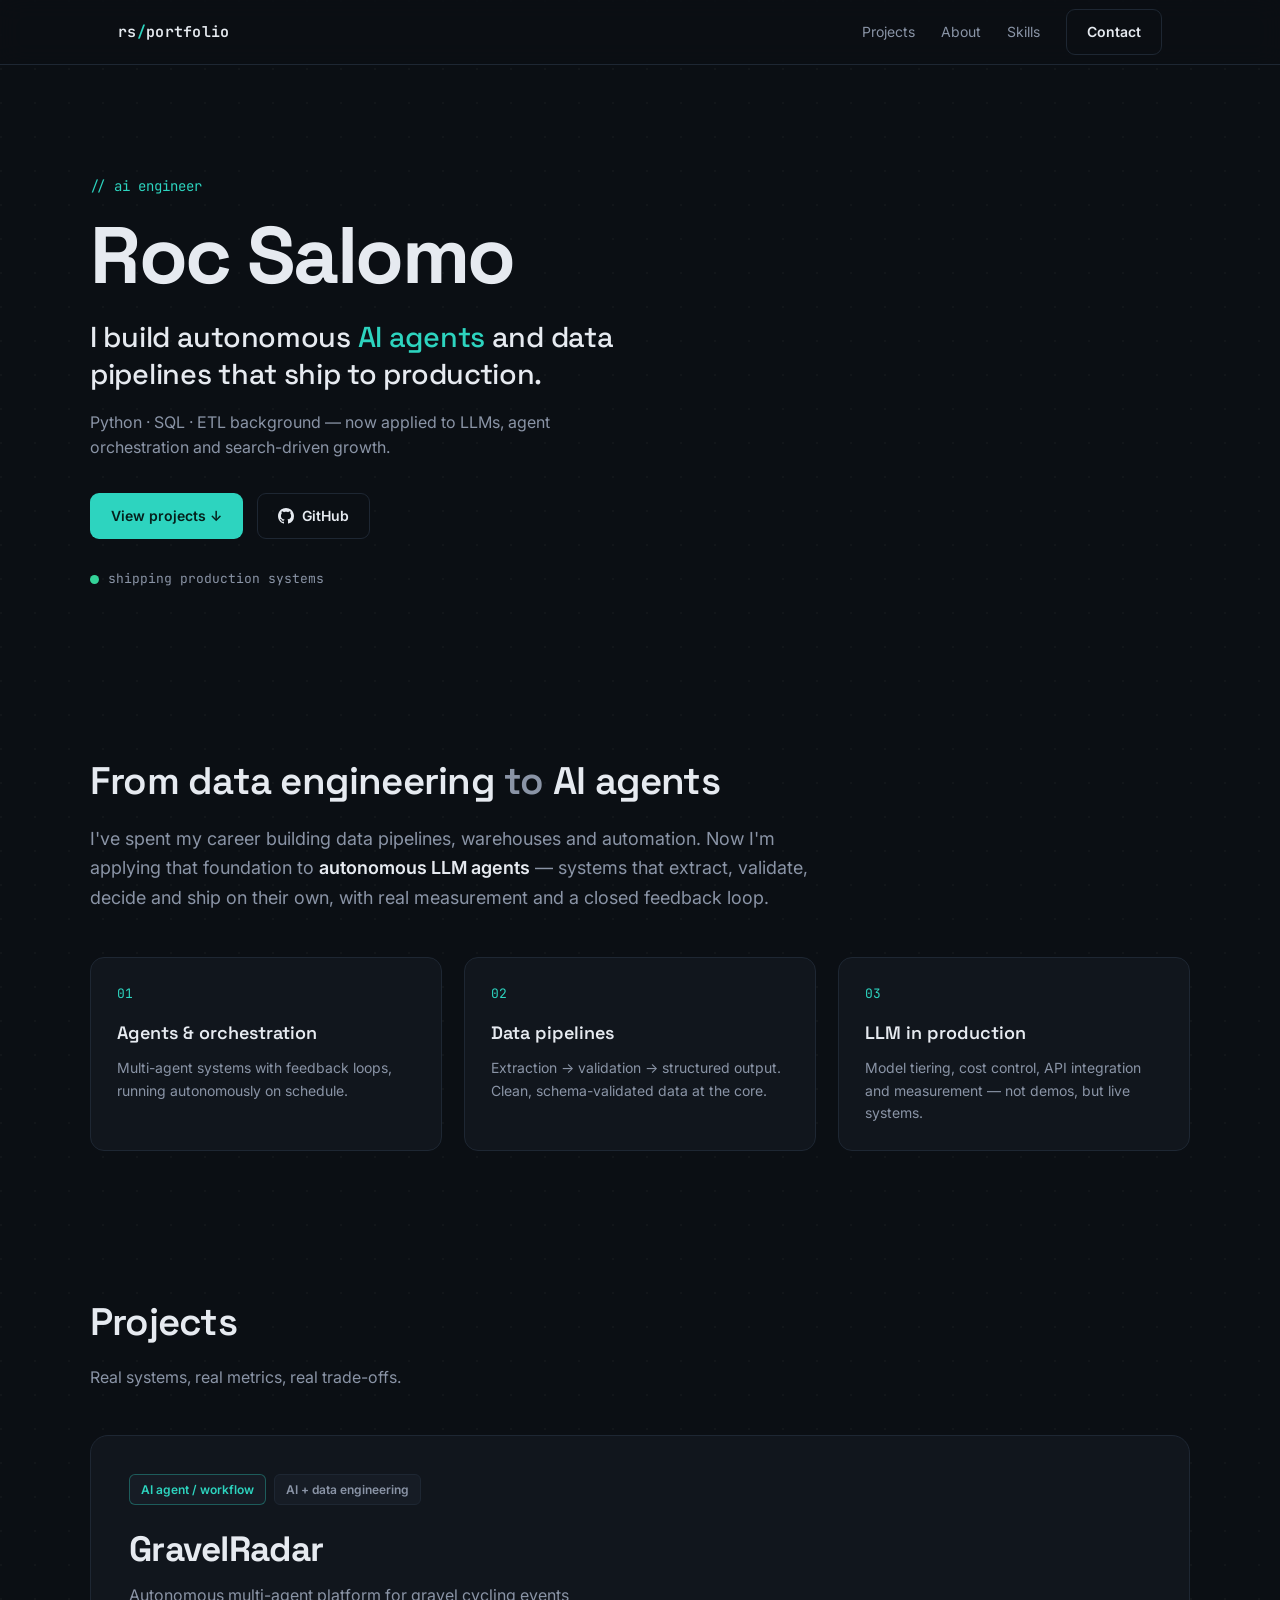
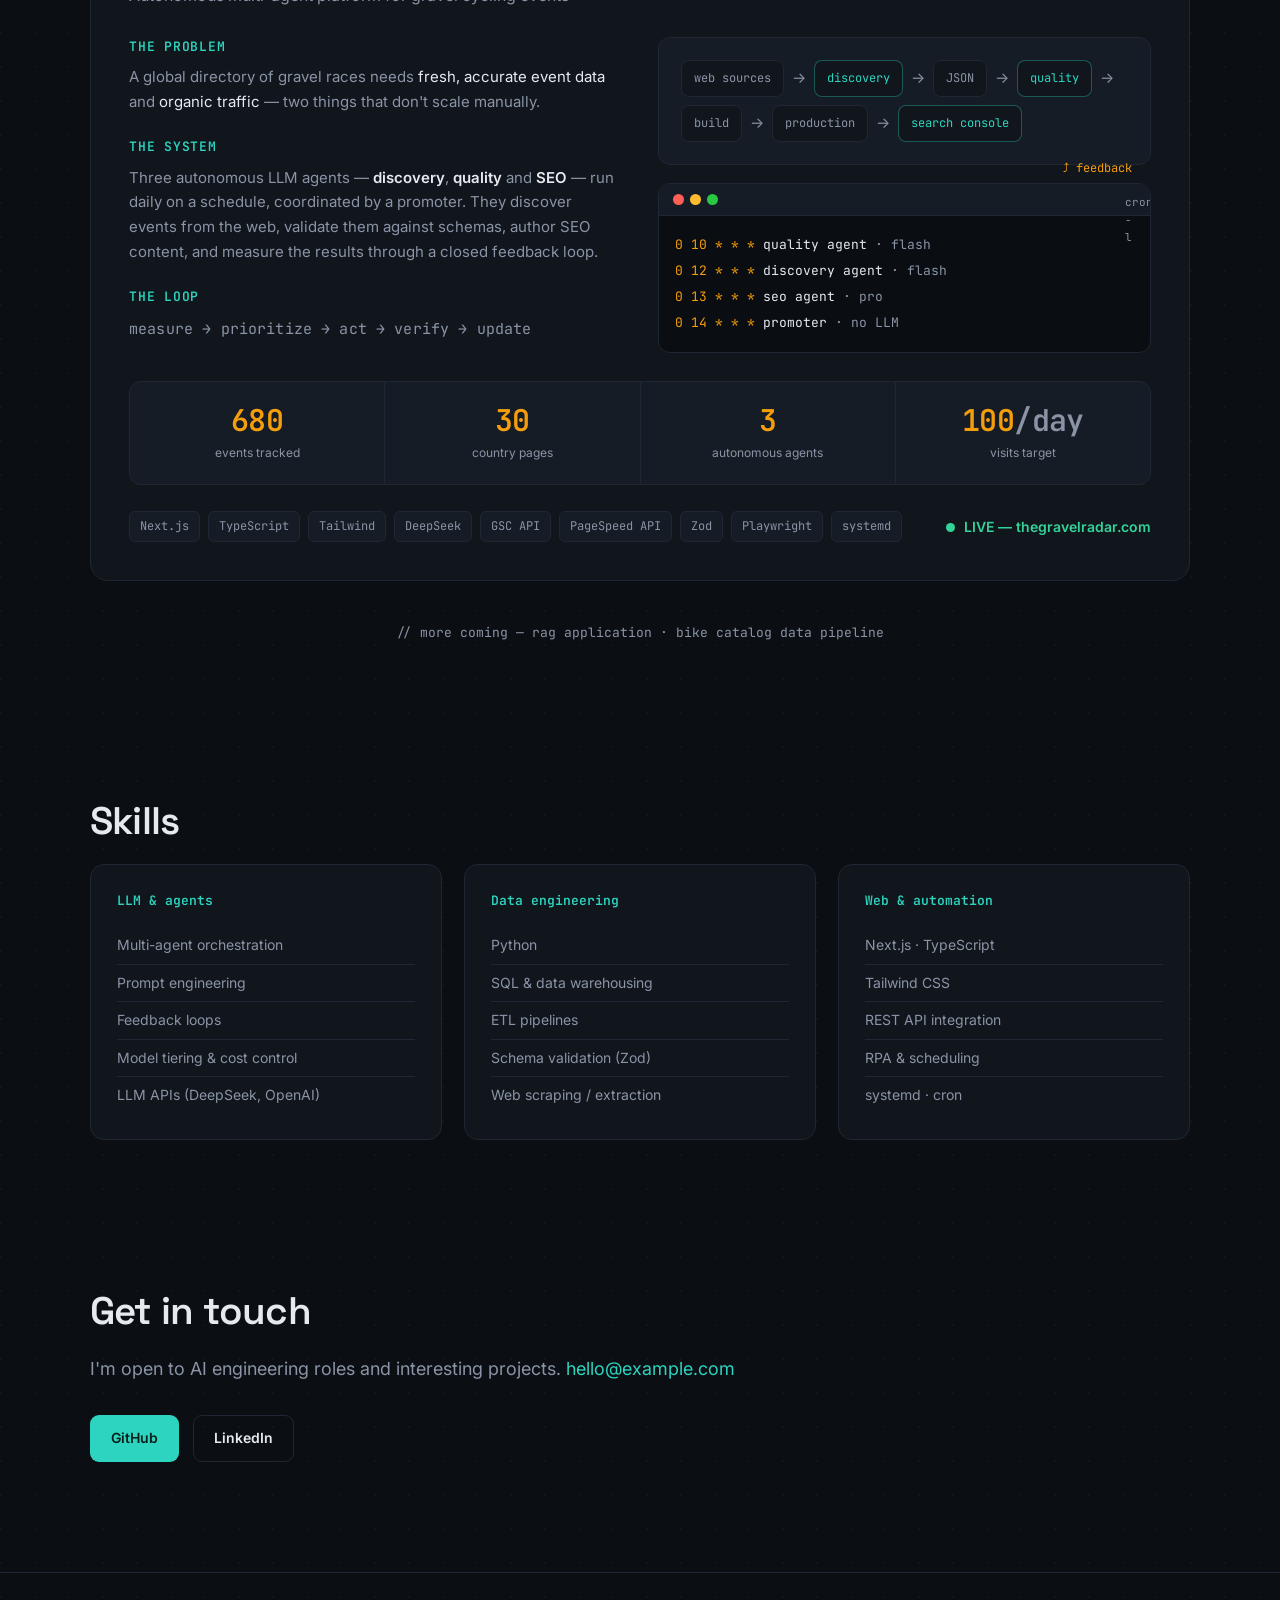
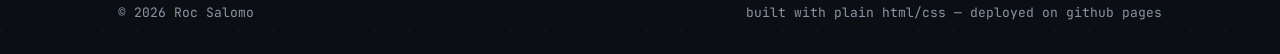
==== index.html @ 5b22fd17 "feat: initial portfolio — dark technical design, GravelRadar case study" ====
<!DOCTYPE html>
<html lang="en">
<head>
  <meta charset="UTF-8" />
  <meta name="viewport" content="width=device-width, initial-scale=1.0" />
  <title>Roc Salomo — AI Engineer</title>
  <meta name="description" content="AI engineer building autonomous agents and data pipelines that ship to production. Python, SQL, ETL background — now LLMs, agents and search-driven growth." />
  <link rel="preconnect" href="https://fonts.googleapis.com" />
  <link rel="preconnect" href="https://fonts.gstatic.com" crossorigin />
  <link href="https://fonts.googleapis.com/css2?family=Inter:wght@400;500;600&family=JetBrains+Mono:wght@400;500;600&family=Space+Grotesk:wght@500;600;700&display=swap" rel="stylesheet" />
  <link rel="stylesheet" href="styles.css" />
</head>
<body>
  <header class="nav">
    <div class="nav-inner container">
      <a href="#top" class="brand mono">rs<span class="accent">/</span>portfolio</a>
      <nav class="nav-links">
        <a href="#projects">Projects</a>
        <a href="#about">About</a>
        <a href="#skills">Skills</a>
        <a href="#contact" class="btn btn-ghost">Contact</a>
      </nav>
    </div>
  </header>

  <main id="top">
    <!-- ============ HERO ============ -->
    <section class="hero container">
      <p class="eyebrow mono reveal">// ai engineer</p>
      <h1 class="reveal">Roc Salomo</h1>
      <p class="hero-line reveal">I build autonomous <span class="accent">AI agents</span> and data pipelines that ship to production.</p>
      <p class="hero-sub reveal">Python · SQL · ETL background — now applied to LLMs, agent orchestration and search-driven growth.</p>
      <div class="hero-cta reveal">
        <a href="#projects" class="btn btn-primary">View projects ↓</a>
        <a href="#" class="btn btn-ghost" target="_blank" rel="noopener">
          <svg width="16" height="16" viewBox="0 0 16 16" fill="currentColor" aria-hidden="true"><path d="M8 0C3.58 0 0 3.58 0 8c0 3.54 2.29 6.53 5.47 7.59.4.07.55-.17.55-.38 0-.19-.01-.82-.01-1.49-2.01.37-2.53-.49-2.69-.94-.09-.23-.48-.94-.82-1.13-.28-.15-.68-.52-.01-.53.63-.01 1.08.58 1.23.82.72 1.21 1.87.87 2.33.66.07-.52.28-.87.51-1.07-1.78-.2-3.64-.89-3.64-3.95 0-.87.31-1.59.82-2.15-.08-.2-.36-1.02.08-2.12 0 0 .67-.21 2.2.82.64-.18 1.32-.27 2-.27s1.36.09 2 .27c1.53-1.04 2.2-.82 2.2-.82.44 1.1.16 1.92.08 2.12.51.56.82 1.27.82 2.15 0 3.07-1.87 3.75-3.65 3.95.29.25.54.73.54 1.48 0 1.07-.01 1.93-.01 2.2 0 .21.15.46.55.38A8.01 8.01 0 0 0 16 8c0-4.42-3.58-8-8-8z"/></svg>
          GitHub
        </a>
      </div>
      <div class="hero-meta mono reveal">
        <span class="dot live"></span> shipping production systems
      </div>
    </section>

    <!-- ============ POSITIONING / ABOUT ============ -->
    <section id="about" class="section container">
      <h2 class="section-title reveal">From data engineering <span class="muted">to</span> AI agents</h2>
      <p class="lede reveal">
        I've spent my career building data pipelines, warehouses and automation. Now I'm applying that
        foundation to <strong>autonomous LLM agents</strong> — systems that extract, validate, decide and
        ship on their own, with real measurement and a closed feedback loop.
      </p>
      <div class="pillars">
        <div class="pillar reveal">
          <span class="pillar-num mono accent">01</span>
          <h3>Agents &amp; orchestration</h3>
          <p>Multi-agent systems with feedback loops, running autonomously on schedule.</p>
        </div>
        <div class="pillar reveal">
          <span class="pillar-num mono accent">02</span>
          <h3>Data pipelines</h3>
          <p>Extraction → validation → structured output. Clean, schema-validated data at the core.</p>
        </div>
        <div class="pillar reveal">
          <span class="pillar-num mono accent">03</span>
          <h3>LLM in production</h3>
          <p>Model tiering, cost control, API integration and measurement — not demos, but live systems.</p>
        </div>
      </div>
    </section>

    <!-- ============ PROJECTS ============ -->
    <section id="projects" class="section container">
      <h2 class="section-title reveal">Projects</h2>
      <p class="section-sub reveal">Real systems, real metrics, real trade-offs.</p>

      <!-- ---- GravelRadar case study ---- -->
      <article class="project reveal">
        <div class="project-head">
          <div class="project-tags">
            <span class="tag tag-accent">AI agent / workflow</span>
            <span class="tag">AI + data engineering</span>
          </div>
          <h3 class="project-title">GravelRadar</h3>
          <p class="project-subtitle">Autonomous multi-agent platform for gravel cycling events</p>
        </div>

        <div class="project-body">
          <div class="project-copy">
            <h4>The problem</h4>
            <p>
              A global directory of gravel races needs <em>fresh, accurate event data</em> and
              <em>organic traffic</em> — two things that don't scale manually.
            </p>

            <h4>The system</h4>
            <p>
              Three autonomous LLM agents — <strong>discovery</strong>, <strong>quality</strong> and
              <strong>SEO</strong> — run daily on a schedule, coordinated by a promoter. They discover
              events from the web, validate them against schemas, author SEO content, and measure the
              results through a closed feedback loop.
            </p>

            <h4>The loop</h4>
            <p class="mono loop-line">measure → prioritize → act → verify → update</p>
          </div>

          <div class="project-visual">
            <div class="diagram" aria-label="GravelRadar agent architecture">
              <div class="d-node">web sources</div>
              <span class="d-arrow">→</span>
              <div class="d-node d-agent">discovery</div>
              <span class="d-arrow">→</span>
              <div class="d-node">JSON</div>
              <span class="d-arrow">→</span>
              <div class="d-node d-agent">quality</div>
              <span class="d-arrow">→</span>
              <div class="d-node">build</div>
              <span class="d-arrow">→</span>
              <div class="d-node">production</div>
              <span class="d-arrow">→</span>
              <div class="d-node d-agent">search console</div>
              <div class="d-loop mono">⤴ feedback</div>
            </div>

            <div class="terminal mono" aria-label="cron schedule">
              <div class="term-bar"><span></span><span></span><span></span><span class="term-title">crontab -l</span></div>
              <div class="term-body">
                <div><span class="term-c">0 10 * * *</span> quality agent <span class="muted">· flash</span></div>
                <div><span class="term-c">0 12 * * *</span> discovery agent <span class="muted">· flash</span></div>
                <div><span class="term-c">0 13 * * *</span> seo agent <span class="muted">· pro</span></div>
                <div><span class="term-c">0 14 * * *</span> promoter <span class="muted">· no LLM</span></div>
              </div>
            </div>
          </div>
        </div>

        <div class="project-metrics">
          <div class="metric"><span class="metric-num mono">680</span><span class="metric-label">events tracked</span></div>
          <div class="metric"><span class="metric-num mono">30</span><span class="metric-label">country pages</span></div>
          <div class="metric"><span class="metric-num mono">3</span><span class="metric-label">autonomous agents</span></div>
          <div class="metric"><span class="metric-num mono">100<span class="muted">/day</span></span><span class="metric-label">visits target</span></div>
        </div>

        <div class="project-foot">
          <div class="stack">
            <span class="stack-chip">Next.js</span><span class="stack-chip">TypeScript</span><span class="stack-chip">Tailwind</span>
            <span class="stack-chip">DeepSeek</span><span class="stack-chip">GSC API</span><span class="stack-chip">PageSpeed API</span>
            <span class="stack-chip">Zod</span><span class="stack-chip">Playwright</span><span class="stack-chip">systemd</span>
          </div>
          <div class="project-links">
            <a href="https://thegravelradar.com" class="live-link" target="_blank" rel="noopener"><span class="dot live"></span> LIVE — thegravelradar.com</a>
          </div>
        </div>
      </article>

      <!-- ---- placeholder for future projects ---- -->
      <div class="project-soon reveal">
        <p class="mono muted">// more coming — rag application · bike catalog data pipeline</p>
      </div>
    </section>

    <!-- ============ SKILLS ============ -->
    <section id="skills" class="section container">
      <h2 class="section-title reveal">Skills</h2>
      <div class="skill-groups">
        <div class="skill-group reveal">
          <h3 class="skill-title mono accent">LLM &amp; agents</h3>
          <ul class="skill-list">
            <li>Multi-agent orchestration</li>
            <li>Prompt engineering</li>
            <li>Feedback loops</li>
            <li>Model tiering &amp; cost control</li>
            <li>LLM APIs (DeepSeek, OpenAI)</li>
          </ul>
        </div>
        <div class="skill-group reveal">
          <h3 class="skill-title mono accent">Data engineering</h3>
          <ul class="skill-list">
            <li>Python</li>
            <li>SQL &amp; data warehousing</li>
            <li>ETL pipelines</li>
            <li>Schema validation (Zod)</li>
            <li>Web scraping / extraction</li>
          </ul>
        </div>
        <div class="skill-group reveal">
          <h3 class="skill-title mono accent">Web &amp; automation</h3>
          <ul class="skill-list">
            <li>Next.js · TypeScript</li>
            <li>Tailwind CSS</li>
            <li>REST API integration</li>
            <li>RPA &amp; scheduling</li>
            <li>systemd · cron</li>
          </ul>
        </div>
      </div>
    </section>

    <!-- ============ CONTACT ============ -->
    <section id="contact" class="section container">
      <h2 class="section-title reveal">Get in touch</h2>
      <p class="lede reveal">
        I'm open to AI engineering roles and interesting projects.
        <a href="mailto:hello@example.com" class="accent">hello@example.com</a>
      </p>
      <div class="hero-cta reveal">
        <a href="#" class="btn btn-primary" target="_blank" rel="noopener">GitHub</a>
        <a href="#" class="btn btn-ghost" target="_blank" rel="noopener">LinkedIn</a>
      </div>
    </section>
  </main>

  <footer class="footer">
    <div class="container footer-inner">
      <span class="mono muted">© 2026 Roc Salomo</span>
      <span class="mono muted">built with plain html/css — deployed on github pages</span>
    </div>
  </footer>

  <script src="script.js"></script>
</body>
</html>
---- styles.css ----
/* ============================================================
   Roc Salomo — Portfolio
   Design system: "dark technical"
   ============================================================ */

:root {
  /* palette */
  --bg:        #0B0F14;
  --surface:   #11161D;
  --surface-2: #161C25;
  --border:    #1E2733;
  --text:      #E6EAF0;
  --muted:     #8A94A6;
  --accent:    #2DD4BF;   /* teal — interactive / "live" */
  --metric:    #F59E0B;   /* amber — the numbers / results */
  --live:      #34D399;

  /* typography */
  --font-display: "Space Grotesk", system-ui, sans-serif;
  --font-body:    "Inter", system-ui, sans-serif;
  --font-mono:    "JetBrains Mono", ui-monospace, monospace;

  /* layout */
  --container: 1100px;
  --radius: 14px;
}

/* ---------- reset ---------- */
* { margin: 0; padding: 0; box-sizing: border-box; }
html { scroll-behavior: smooth; }
body {
  background: var(--bg);
  color: var(--text);
  font-family: var(--font-body);
  font-size: 16px;
  line-height: 1.6;
  -webkit-font-smoothing: antialiased;
  /* subtle blueprint grid */
  background-image:
    radial-gradient(circle at 1px 1px, rgba(255,255,255,0.028) 1px, transparent 0);
  background-size: 34px 34px;
}
a { color: inherit; text-decoration: none; }
strong { font-weight: 600; color: var(--text); }
.mono { font-family: var(--font-mono); }
.accent { color: var(--accent); }
.muted { color: var(--muted); }

.container {
  max-width: var(--container);
  margin: 0 auto;
  padding: 0 28px;
}

/* ---------- reveal (scroll animation, toggled by JS) ---------- */
.reveal {
  opacity: 0;
  transform: translateY(18px);
  transition: opacity 0.6s ease, transform 0.6s ease;
}
.reveal.visible { opacity: 1; transform: none; }

/* ---------- nav ---------- */
.nav {
  position: sticky; top: 0; z-index: 50;
  background: rgba(11,15,20,0.82);
  backdrop-filter: blur(12px);
  border-bottom: 1px solid var(--border);
}
.nav-inner { display: flex; align-items: center; justify-content: space-between; height: 64px; }
.brand { font-size: 15px; font-weight: 600; letter-spacing: 0.02em; }
.nav-links { display: flex; align-items: center; gap: 26px; }
.nav-links a:not(.btn) { font-size: 14px; color: var(--muted); transition: color .2s; }
.nav-links a:not(.btn):hover { color: var(--text); }

/* ---------- buttons ---------- */
.btn {
  display: inline-flex; align-items: center; gap: 8px;
  padding: 11px 20px; border-radius: 9px;
  font-size: 14px; font-weight: 600; font-family: var(--font-body);
  border: 1px solid transparent; cursor: pointer;
  transition: transform .15s ease, background .2s ease, border-color .2s ease;
}
.btn:hover { transform: translateY(-1px); }
.btn-primary { background: var(--accent); color: #05201c; }
.btn-primary:hover { background: #4fe0cc; }
.btn-ghost { border-color: var(--border); color: var(--text); }
.btn-ghost:hover { border-color: var(--muted); }

/* ---------- hero ---------- */
.hero { padding: 110px 0 90px; }
.eyebrow { font-size: 14px; color: var(--accent); margin-bottom: 18px; }
.hero h1 {
  font-family: var(--font-display);
  font-size: clamp(2.8rem, 7vw, 5rem);
  font-weight: 700;
  letter-spacing: -0.03em;
  line-height: 1.02;
  margin-bottom: 22px;
}
.hero-line {
  font-family: var(--font-display);
  font-size: clamp(1.3rem, 3vw, 1.8rem);
  font-weight: 500;
  color: var(--text);
  max-width: 640px;
  letter-spacing: -0.01em;
  line-height: 1.3;
}
.hero-sub { color: var(--muted); max-width: 560px; margin-top: 16px; font-size: 16px; }
.hero-cta { display: flex; gap: 14px; margin-top: 32px; flex-wrap: wrap; }
.hero-meta { margin-top: 30px; font-size: 13px; color: var(--muted); display: flex; align-items: center; gap: 9px; }

/* live dot */
.dot { display: inline-block; width: 9px; height: 9px; border-radius: 50%; }
.dot.live {
  background: var(--live);
  box-shadow: 0 0 0 0 rgba(52,211,153,0.6);
  animation: pulse 2.2s infinite;
}
@keyframes pulse {
  0%   { box-shadow: 0 0 0 0 rgba(52,211,153,0.5); }
  70%  { box-shadow: 0 0 0 8px rgba(52,211,153,0); }
  100% { box-shadow: 0 0 0 0 rgba(52,211,153,0); }
}

/* ---------- sections ---------- */
.section { padding: 70px 0; }
.section-title {
  font-family: var(--font-display);
  font-size: clamp(1.7rem, 4vw, 2.4rem);
  font-weight: 600;
  letter-spacing: -0.02em;
  margin-bottom: 12px;
}
.section-sub { color: var(--muted); margin-bottom: 44px; }
.lede { font-size: 18px; line-height: 1.65; max-width: 760px; color: var(--muted); }
.lede strong { color: var(--text); }

/* ---------- pillars ---------- */
.pillars { display: grid; grid-template-columns: repeat(3, 1fr); gap: 22px; margin-top: 44px; }
.pillar {
  background: var(--surface);
  border: 1px solid var(--border);
  border-radius: var(--radius);
  padding: 26px;
}
.pillar-num { font-size: 13px; display: block; margin-bottom: 14px; }
.pillar h3 { font-family: var(--font-display); font-size: 18px; font-weight: 600; margin-bottom: 10px; }
.pillar p { color: var(--muted); font-size: 14px; line-height: 1.6; }

/* ---------- project (case study) ---------- */
.project {
  background: var(--surface);
  border: 1px solid var(--border);
  border-radius: 18px;
  padding: 38px;
  margin-bottom: 26px;
  overflow: hidden;
}
.project-head { margin-bottom: 28px; }
.project-tags { display: flex; gap: 8px; margin-bottom: 16px; flex-wrap: wrap; }
.tag {
  font-size: 12px; font-weight: 600;
  padding: 5px 11px; border-radius: 6px;
  background: var(--surface-2); color: var(--muted);
  border: 1px solid var(--border);
}
.tag-accent { color: var(--accent); border-color: rgba(45,212,191,0.35); }
.project-title { font-family: var(--font-display); font-size: clamp(1.6rem, 4vw, 2.2rem); font-weight: 700; letter-spacing: -0.02em; }
.project-subtitle { color: var(--muted); font-size: 16px; margin-top: 6px; }

.project-body { display: grid; grid-template-columns: 1fr 1fr; gap: 36px; align-items: start; }
.project-copy h4 {
  font-family: var(--font-mono); font-size: 13px; font-weight: 600;
  color: var(--accent); text-transform: uppercase; letter-spacing: 0.06em;
  margin: 22px 0 8px;
}
.project-copy h4:first-child { margin-top: 0; }
.project-copy p { color: var(--muted); font-size: 15px; line-height: 1.65; }
.project-copy em { color: var(--text); font-style: normal; }
.loop-line { margin-top: 10px; font-size: 15px; color: var(--accent); letter-spacing: 0.01em; }

/* ---- architecture diagram ---- */
.diagram {
  display: flex; flex-wrap: wrap; align-items: center; gap: 8px;
  padding: 22px; margin-bottom: 18px;
  background: var(--surface-2); border: 1px solid var(--border); border-radius: 12px;
  position: relative;
}
.d-node {
  font-family: var(--font-mono); font-size: 12px;
  padding: 8px 12px; border-radius: 8px;
  background: var(--surface); border: 1px solid var(--border); color: var(--muted);
  white-space: nowrap;
}
.d-agent { color: var(--accent); border-color: rgba(45,212,191,0.35); }
.d-arrow { color: var(--muted); font-size: 15px; }
.d-loop {
  position: absolute; right: 18px; bottom: -14px;
  font-size: 12px; color: var(--metric);
}

/* ---- terminal ---- */
.terminal {
  border-radius: 12px; overflow: hidden;
  border: 1px solid var(--border);
  background: #0A0D12;
}
.term-bar {
  display: flex; align-items: center; gap: 6px;
  padding: 10px 14px; background: var(--surface-2); border-bottom: 1px solid var(--border);
}
.term-bar span { width: 11px; height: 11px; border-radius: 50%; display: inline-block; }
.term-bar span:nth-child(1) { background: #ff5f57; }
.term-bar span:nth-child(2) { background: #febc2e; }
.term-bar span:nth-child(3) { background: #28c840; }
.term-title { margin-left: auto; font-size: 11px; color: var(--muted); }
.term-body { padding: 16px; font-size: 13px; line-height: 2; }
.term-body div { white-space: nowrap; overflow-x: auto; }
.term-c { color: var(--metric); }

/* ---------- metrics ---------- */
.project-metrics {
  display: grid; grid-template-columns: repeat(4, 1fr); gap: 1px;
  background: var(--border); border: 1px solid var(--border);
  border-radius: 12px; overflow: hidden; margin-top: 28px;
}
.metric { background: var(--surface-2); padding: 22px 20px; text-align: center; }
.metric-num {
  display: block; font-size: 30px; font-weight: 600; color: var(--metric);
  letter-spacing: -0.02em; line-height: 1.1;
}
.metric-label { display: block; font-size: 12px; color: var(--muted); margin-top: 6px; }

/* ---------- project foot ---------- */
.project-foot {
  display: flex; align-items: center; justify-content: space-between;
  gap: 20px; margin-top: 26px; flex-wrap: wrap;
}
.stack { display: flex; flex-wrap: wrap; gap: 8px; }
.stack-chip {
  font-family: var(--font-mono); font-size: 12px;
  padding: 5px 10px; border-radius: 6px;
  background: var(--surface-2); border: 1px solid var(--border); color: var(--muted);
}
.live-link { font-size: 14px; font-weight: 600; color: var(--live); display: inline-flex; align-items: center; gap: 9px; }
.live-link:hover { text-decoration: underline; }

.project-soon { text-align: center; padding: 16px 0 6px; font-size: 13px; }

/* ---------- skills ---------- */
.skill-groups { display: grid; grid-template-columns: repeat(3, 1fr); gap: 22px; }
.skill-group {
  background: var(--surface); border: 1px solid var(--border);
  border-radius: var(--radius); padding: 26px;
}
.skill-title { font-size: 13px; font-weight: 600; margin-bottom: 16px; }
.skill-list { list-style: none; }
.skill-list li {
  padding: 7px 0; font-size: 14px; color: var(--muted);
  border-bottom: 1px solid var(--border);
}
.skill-list li:last-child { border-bottom: none; }

/* ---------- footer ---------- */
.footer { border-top: 1px solid var(--border); padding: 30px 0; margin-top: 40px; }
.footer-inner { display: flex; justify-content: space-between; gap: 12px; flex-wrap: wrap; font-size: 13px; }

/* ---------- responsive ---------- */
@media (max-width: 860px) {
  .project-body { grid-template-columns: 1fr; }
  .pillars, .skill-groups { grid-template-columns: 1fr; }
  .project-metrics { grid-template-columns: repeat(2, 1fr); }
  .nav-links a:not(.btn) { display: none; }
}
@media (max-width: 480px) {
  .project { padding: 24px; }
  .metric-num { font-size: 24px; }
}
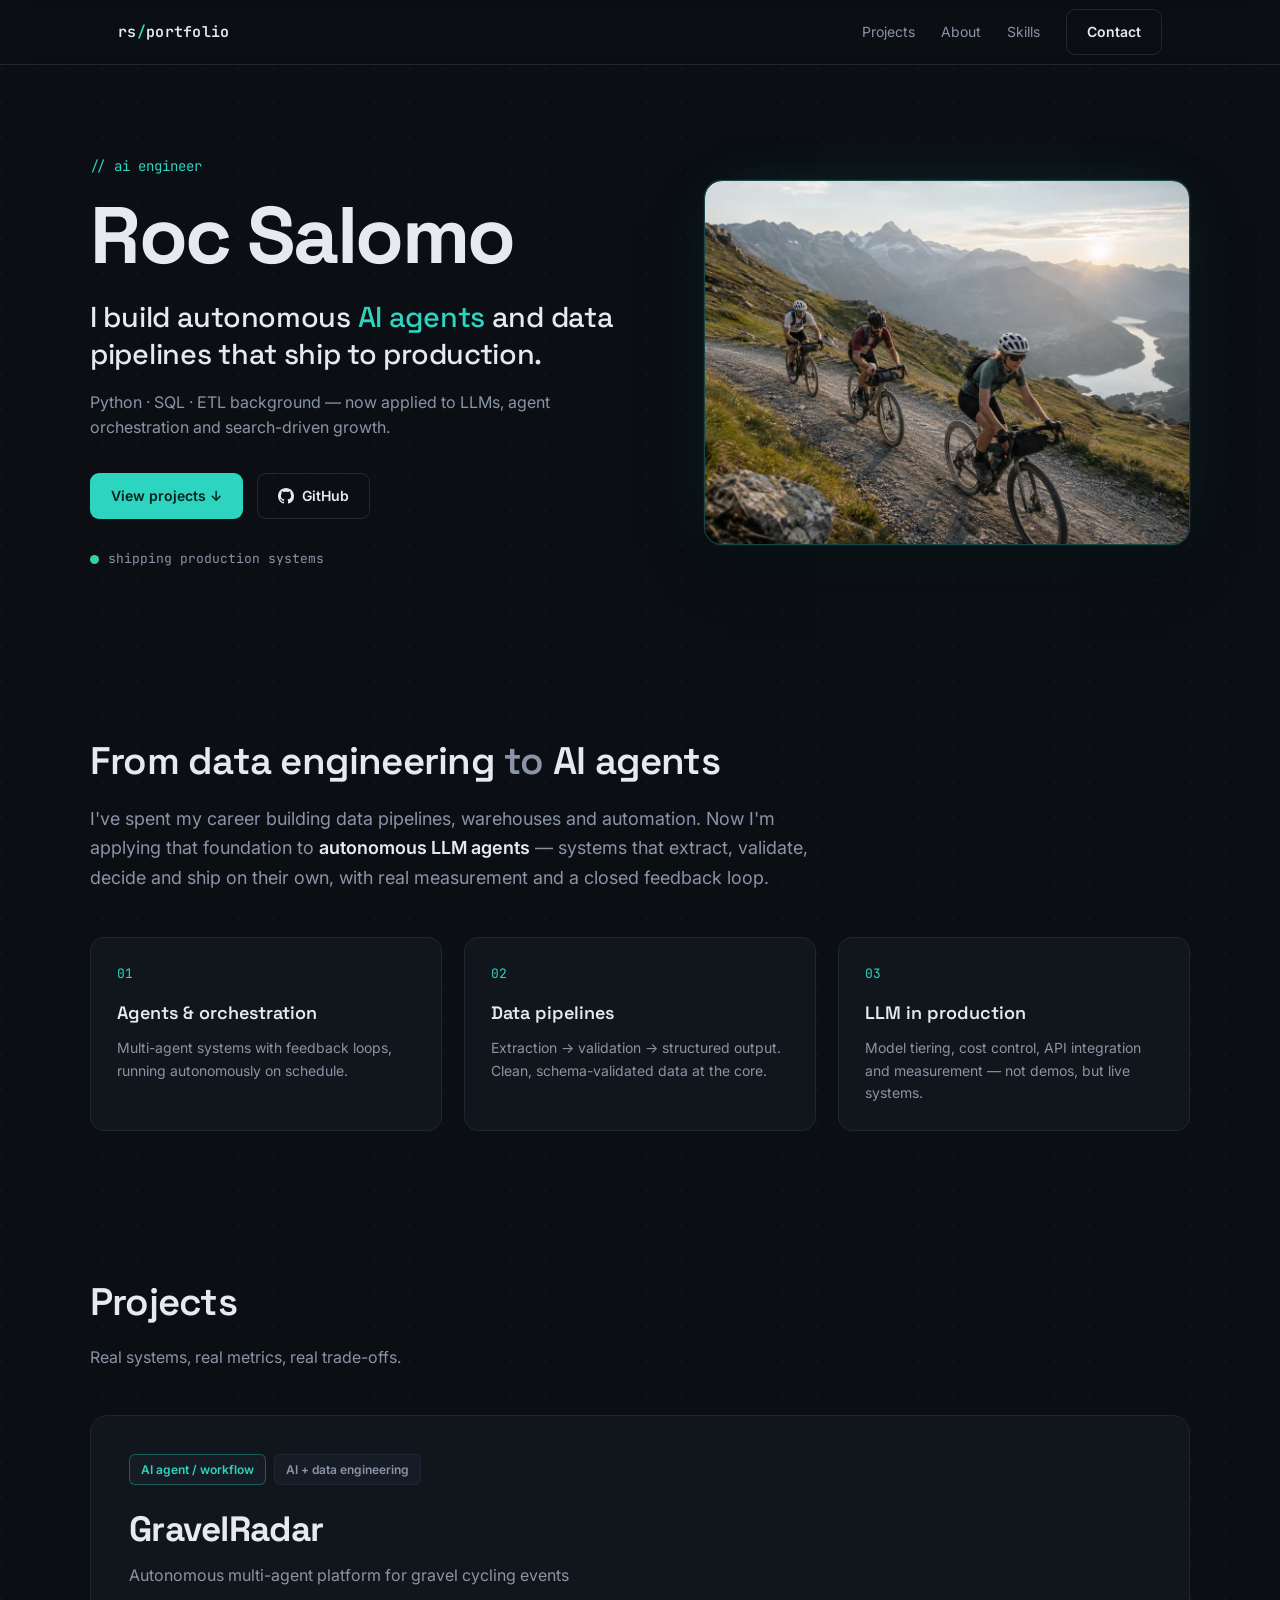
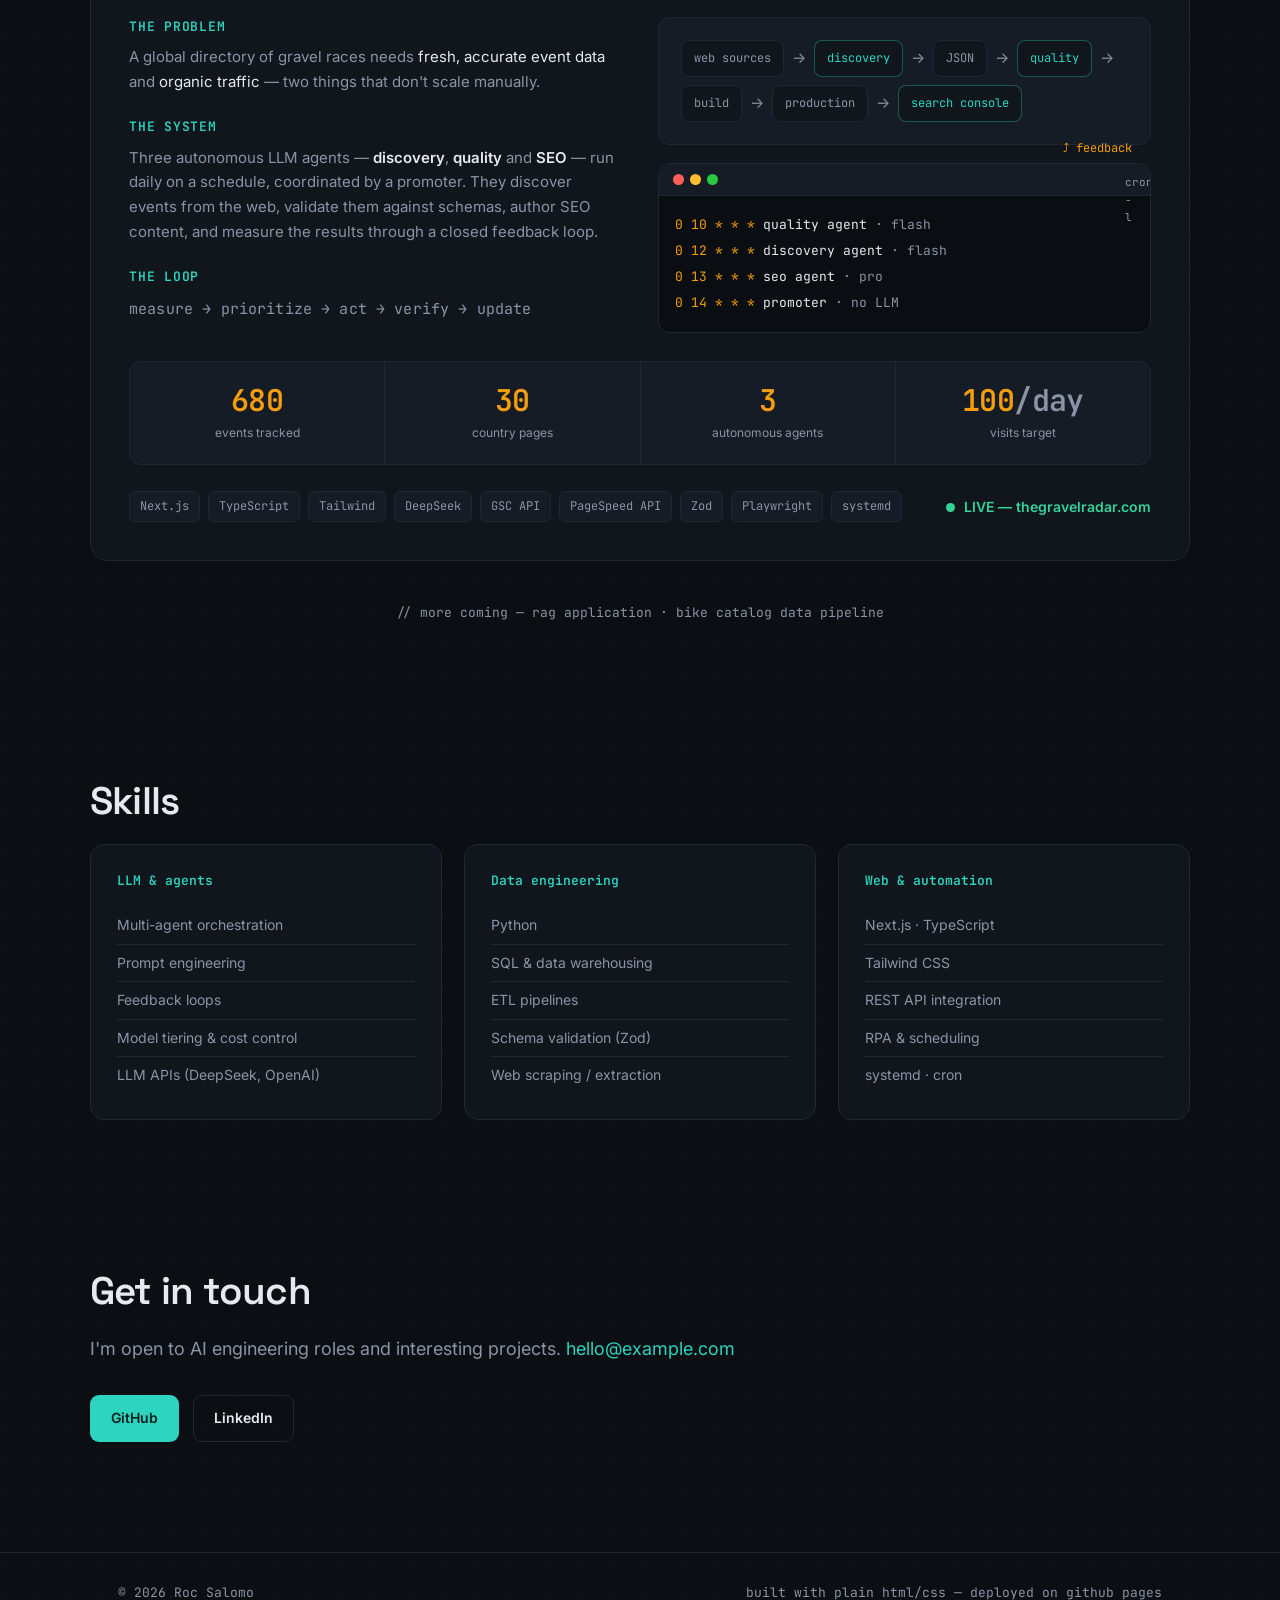
==== commit d117e933: "feat: hero image in two-column hero layout with teal frame" ====
--- a/index.html
+++ b/index.html
@@ -25,20 +25,34 @@
 
   <main id="top">
     <!-- ============ HERO ============ -->
-    <section class="hero container">
-      <p class="eyebrow mono reveal">// ai engineer</p>
-      <h1 class="reveal">Roc Salomo</h1>
-      <p class="hero-line reveal">I build autonomous <span class="accent">AI agents</span> and data pipelines that ship to production.</p>
-      <p class="hero-sub reveal">Python · SQL · ETL background — now applied to LLMs, agent orchestration and search-driven growth.</p>
-      <div class="hero-cta reveal">
-        <a href="#projects" class="btn btn-primary">View projects ↓</a>
-        <a href="#" class="btn btn-ghost" target="_blank" rel="noopener">
-          <svg width="16" height="16" viewBox="0 0 16 16" fill="currentColor" aria-hidden="true"><path d="M8 0C3.58 0 0 3.58 0 8c0 3.54 2.29 6.53 5.47 7.59.4.07.55-.17.55-.38 0-.19-.01-.82-.01-1.49-2.01.37-2.53-.49-2.69-.94-.09-.23-.48-.94-.82-1.13-.28-.15-.68-.52-.01-.53.63-.01 1.08.58 1.23.82.72 1.21 1.87.87 2.33.66.07-.52.28-.87.51-1.07-1.78-.2-3.64-.89-3.64-3.95 0-.87.31-1.59.82-2.15-.08-.2-.36-1.02.08-2.12 0 0 .67-.21 2.2.82.64-.18 1.32-.27 2-.27s1.36.09 2 .27c1.53-1.04 2.2-.82 2.2-.82.44 1.1.16 1.92.08 2.12.51.56.82 1.27.82 2.15 0 3.07-1.87 3.75-3.65 3.95.29.25.54.73.54 1.48 0 1.07-.01 1.93-.01 2.2 0 .21.15.46.55.38A8.01 8.01 0 0 0 16 8c0-4.42-3.58-8-8-8z"/></svg>
-          GitHub
-        </a>
-      </div>
-      <div class="hero-meta mono reveal">
-        <span class="dot live"></span> shipping production systems
+    <section class="hero container hero-grid">
+      <div class="hero-content">
+        <p class="eyebrow mono reveal">// ai engineer</p>
+        <h1 class="reveal">Roc Salomo</h1>
+        <p class="hero-line reveal">I build autonomous <span class="accent">AI agents</span> and data pipelines that ship to production.</p>
+        <p class="hero-sub reveal">Python · SQL · ETL background — now applied to LLMs, agent orchestration and search-driven growth.</p>
+        <div class="hero-cta reveal">
+          <a href="#projects" class="btn btn-primary">View projects ↓</a>
+          <a href="#" class="btn btn-ghost" target="_blank" rel="noopener">
+            <svg width="16" height="16" viewBox="0 0 16 16" fill="currentColor" aria-hidden="true"><path d="M8 0C3.58 0 0 3.58 0 8c0 3.54 2.29 6.53 5.47 7.59.4.07.55-.17.55-.38 0-.19-.01-.82-.01-1.49-2.01.37-2.53-.49-2.69-.94-.09-.23-.48-.94-.82-1.13-.28-.15-.68-.52-.01-.53.63-.01 1.08.58 1.23.82.72 1.21 1.87.87 2.33.66.07-.52.28-.87.51-1.07-1.78-.2-3.64-.89-3.64-3.95 0-.87.31-1.59.82-2.15-.08-.2-.36-1.02.08-2.12 0 0 .67-.21 2.2.82.64-.18 1.32-.27 2-.27s1.36.09 2 .27c1.53-1.04 2.2-.82 2.2-.82.44 1.1.16 1.92.08 2.12.51.56.82 1.27.82 2.15 0 3.07-1.87 3.75-3.65 3.95.29.25.54.73.54 1.48 0 1.07-.01 1.93-.01 2.2 0 .21.15.46.55.38A8.01 8.01 0 0 0 16 8c0-4.42-3.58-8-8-8z"/></svg>
+            GitHub
+          </a>
+        </div>
+        <div class="hero-meta mono reveal">
+          <span class="dot live"></span> shipping production systems
+        </div>
+      </div>
+      <div class="hero-visual reveal">
+        <div class="hero-frame">
+          <img
+            src="images/hero.webp"
+            alt="Hero artwork"
+            width="1000"
+            height="750"
+            class="hero-img"
+            fetchpriority="high"
+          />
+        </div>
       </div>
     </section>
 
--- a/styles.css
+++ b/styles.css
@@ -88,7 +88,14 @@
 .btn-ghost:hover { border-color: var(--muted); }
 
 /* ---------- hero ---------- */
-.hero { padding: 110px 0 90px; }
+.hero { padding: 90px 0 90px; }
+.hero-grid {
+  display: grid;
+  grid-template-columns: 1.15fr 1fr;
+  gap: 56px;
+  align-items: center;
+}
+.hero-content { min-width: 0; }
 .eyebrow { font-size: 14px; color: var(--accent); margin-bottom: 18px; }
 .hero h1 {
   font-family: var(--font-display);
@@ -111,6 +118,28 @@
 .hero-cta { display: flex; gap: 14px; margin-top: 32px; flex-wrap: wrap; }
 .hero-meta { margin-top: 30px; font-size: 13px; color: var(--muted); display: flex; align-items: center; gap: 9px; }
 
+/* hero visual / image frame */
+.hero-visual { min-width: 0; }
+.hero-frame {
+  position: relative;
+  border-radius: 18px;
+  overflow: hidden;
+  border: 1px solid rgba(45, 212, 191, 0.25);
+  background: var(--surface);
+  box-shadow:
+    0 0 0 1px rgba(255, 255, 255, 0.03),
+    0 24px 60px -20px rgba(0, 0, 0, 0.6),
+    0 0 60px -24px rgba(45, 212, 191, 0.25);
+}
+.hero-img {
+  display: block;
+  width: 100%;
+  height: auto;
+  border-radius: 17px;
+  aspect-ratio: 4 / 3;
+  object-fit: cover;
+}
+
 /* live dot */
 .dot { display: inline-block; width: 9px; height: 9px; border-radius: 50%; }
 .dot.live {
@@ -269,6 +298,10 @@
 
 /* ---------- responsive ---------- */
 @media (max-width: 860px) {
+  .hero { padding: 60px 0 70px; }
+  .hero-grid { grid-template-columns: 1fr; gap: 40px; }
+  .hero-visual { order: 2; }
+  .hero-content { order: 1; }
   .project-body { grid-template-columns: 1fr; }
   .pillars, .skill-groups { grid-template-columns: 1fr; }
   .project-metrics { grid-template-columns: repeat(2, 1fr); }
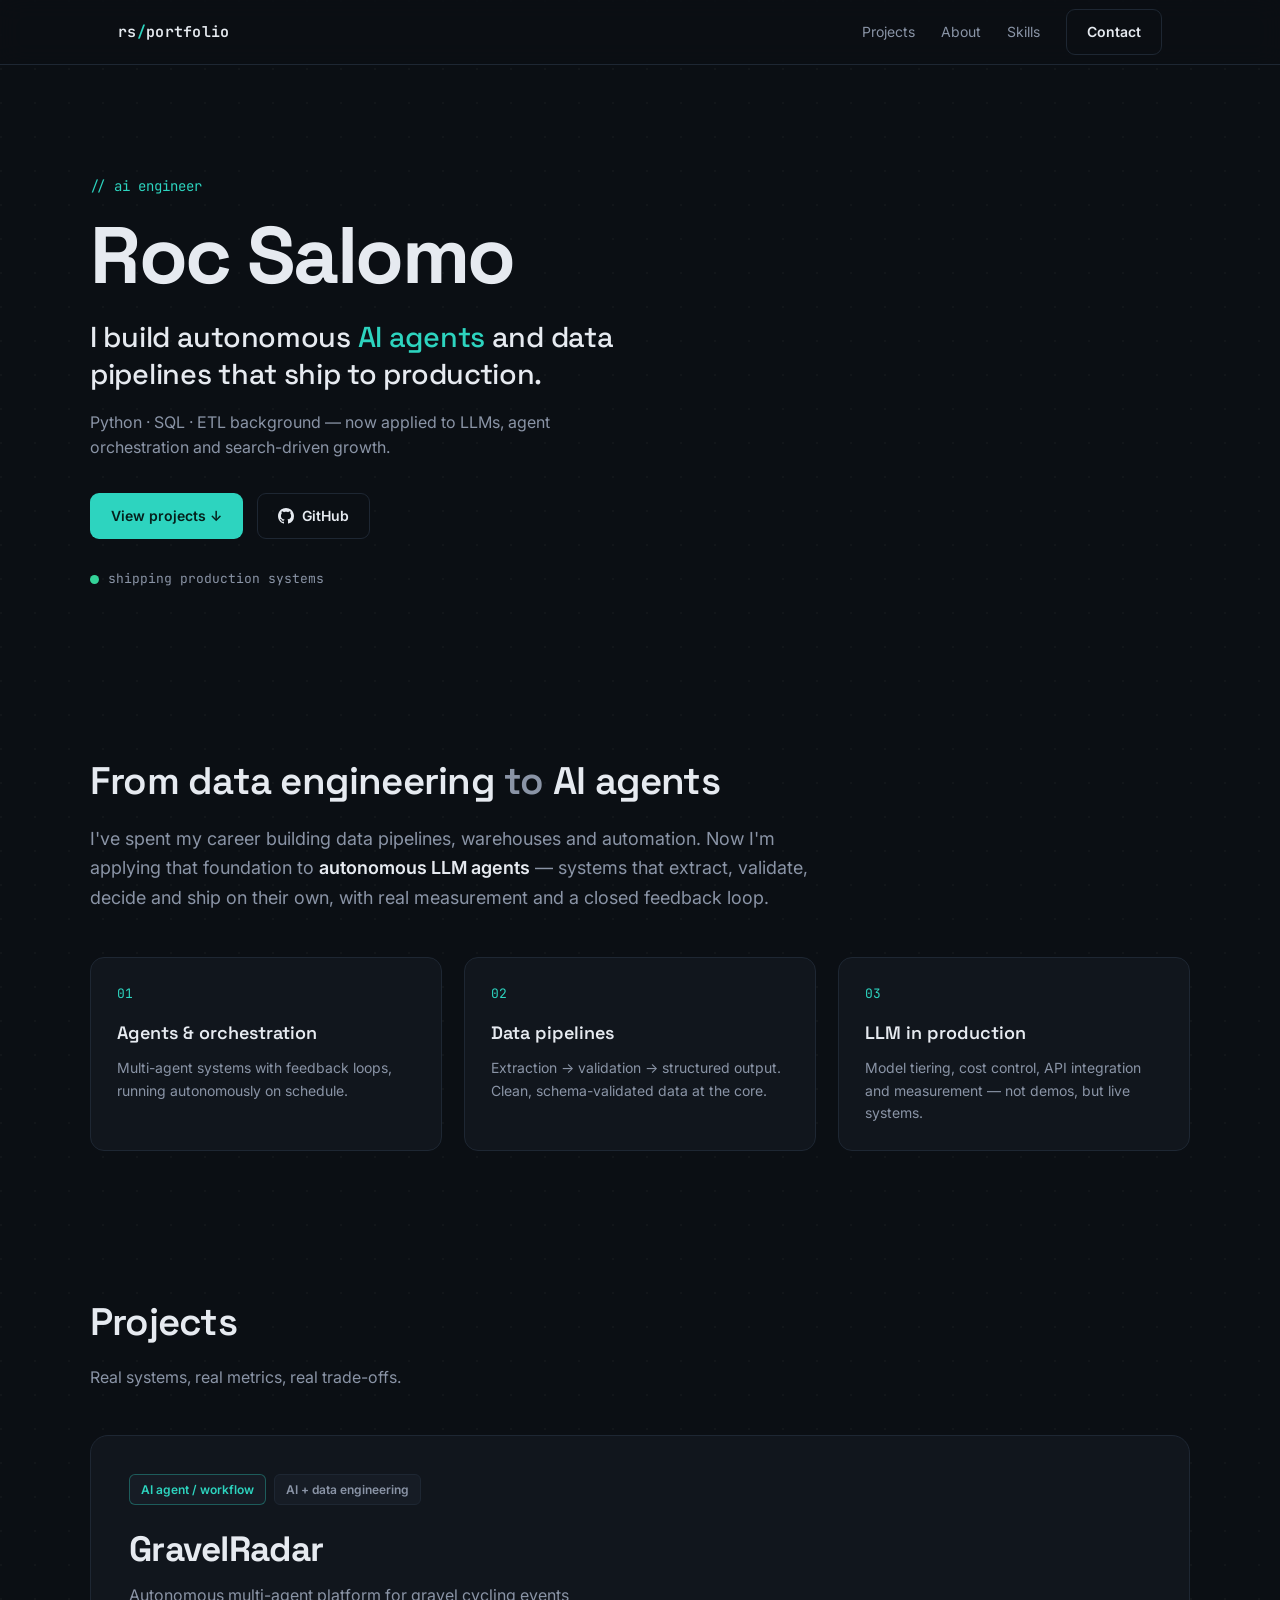
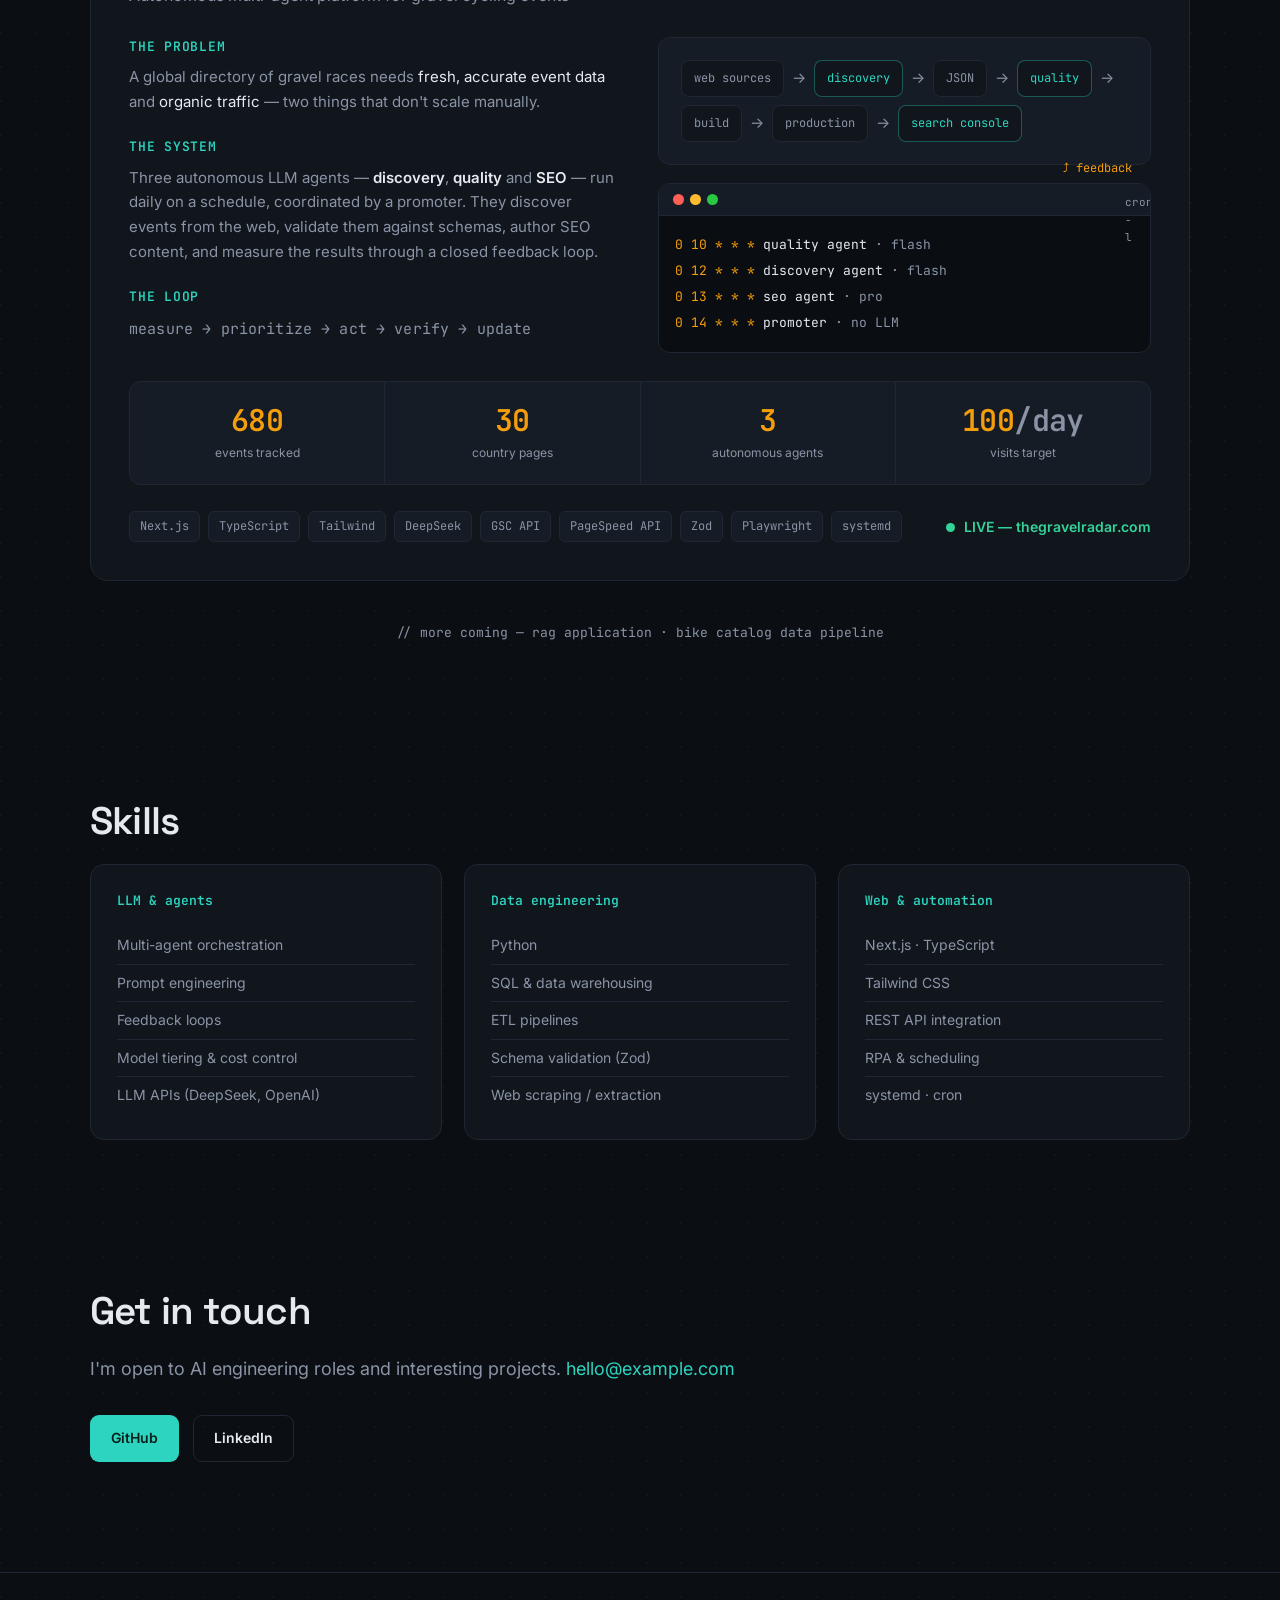
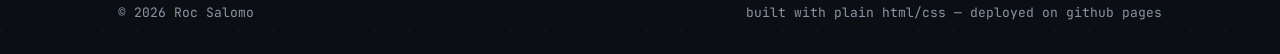
==== commit 07358399: "Revert "feat: hero image in two-column hero layout with teal frame" This reverts commit d117e933b4b0" ====
--- a/index.html
+++ b/index.html
@@ -25,34 +25,20 @@
 
   <main id="top">
     <!-- ============ HERO ============ -->
-    <section class="hero container hero-grid">
-      <div class="hero-content">
-        <p class="eyebrow mono reveal">// ai engineer</p>
-        <h1 class="reveal">Roc Salomo</h1>
-        <p class="hero-line reveal">I build autonomous <span class="accent">AI agents</span> and data pipelines that ship to production.</p>
-        <p class="hero-sub reveal">Python · SQL · ETL background — now applied to LLMs, agent orchestration and search-driven growth.</p>
-        <div class="hero-cta reveal">
-          <a href="#projects" class="btn btn-primary">View projects ↓</a>
-          <a href="#" class="btn btn-ghost" target="_blank" rel="noopener">
-            <svg width="16" height="16" viewBox="0 0 16 16" fill="currentColor" aria-hidden="true"><path d="M8 0C3.58 0 0 3.58 0 8c0 3.54 2.29 6.53 5.47 7.59.4.07.55-.17.55-.38 0-.19-.01-.82-.01-1.49-2.01.37-2.53-.49-2.69-.94-.09-.23-.48-.94-.82-1.13-.28-.15-.68-.52-.01-.53.63-.01 1.08.58 1.23.82.72 1.21 1.87.87 2.33.66.07-.52.28-.87.51-1.07-1.78-.2-3.64-.89-3.64-3.95 0-.87.31-1.59.82-2.15-.08-.2-.36-1.02.08-2.12 0 0 .67-.21 2.2.82.64-.18 1.32-.27 2-.27s1.36.09 2 .27c1.53-1.04 2.2-.82 2.2-.82.44 1.1.16 1.92.08 2.12.51.56.82 1.27.82 2.15 0 3.07-1.87 3.75-3.65 3.95.29.25.54.73.54 1.48 0 1.07-.01 1.93-.01 2.2 0 .21.15.46.55.38A8.01 8.01 0 0 0 16 8c0-4.42-3.58-8-8-8z"/></svg>
-            GitHub
-          </a>
-        </div>
-        <div class="hero-meta mono reveal">
-          <span class="dot live"></span> shipping production systems
-        </div>
-      </div>
-      <div class="hero-visual reveal">
-        <div class="hero-frame">
-          <img
-            src="images/hero.webp"
-            alt="Hero artwork"
-            width="1000"
-            height="750"
-            class="hero-img"
-            fetchpriority="high"
-          />
-        </div>
+    <section class="hero container">
+      <p class="eyebrow mono reveal">// ai engineer</p>
+      <h1 class="reveal">Roc Salomo</h1>
+      <p class="hero-line reveal">I build autonomous <span class="accent">AI agents</span> and data pipelines that ship to production.</p>
+      <p class="hero-sub reveal">Python · SQL · ETL background — now applied to LLMs, agent orchestration and search-driven growth.</p>
+      <div class="hero-cta reveal">
+        <a href="#projects" class="btn btn-primary">View projects ↓</a>
+        <a href="#" class="btn btn-ghost" target="_blank" rel="noopener">
+          <svg width="16" height="16" viewBox="0 0 16 16" fill="currentColor" aria-hidden="true"><path d="M8 0C3.58 0 0 3.58 0 8c0 3.54 2.29 6.53 5.47 7.59.4.07.55-.17.55-.38 0-.19-.01-.82-.01-1.49-2.01.37-2.53-.49-2.69-.94-.09-.23-.48-.94-.82-1.13-.28-.15-.68-.52-.01-.53.63-.01 1.08.58 1.23.82.72 1.21 1.87.87 2.33.66.07-.52.28-.87.51-1.07-1.78-.2-3.64-.89-3.64-3.95 0-.87.31-1.59.82-2.15-.08-.2-.36-1.02.08-2.12 0 0 .67-.21 2.2.82.64-.18 1.32-.27 2-.27s1.36.09 2 .27c1.53-1.04 2.2-.82 2.2-.82.44 1.1.16 1.92.08 2.12.51.56.82 1.27.82 2.15 0 3.07-1.87 3.75-3.65 3.95.29.25.54.73.54 1.48 0 1.07-.01 1.93-.01 2.2 0 .21.15.46.55.38A8.01 8.01 0 0 0 16 8c0-4.42-3.58-8-8-8z"/></svg>
+          GitHub
+        </a>
+      </div>
+      <div class="hero-meta mono reveal">
+        <span class="dot live"></span> shipping production systems
       </div>
     </section>
 
--- a/styles.css
+++ b/styles.css
@@ -88,14 +88,7 @@
 .btn-ghost:hover { border-color: var(--muted); }
 
 /* ---------- hero ---------- */
-.hero { padding: 90px 0 90px; }
-.hero-grid {
-  display: grid;
-  grid-template-columns: 1.15fr 1fr;
-  gap: 56px;
-  align-items: center;
-}
-.hero-content { min-width: 0; }
+.hero { padding: 110px 0 90px; }
 .eyebrow { font-size: 14px; color: var(--accent); margin-bottom: 18px; }
 .hero h1 {
   font-family: var(--font-display);
@@ -118,28 +111,6 @@
 .hero-cta { display: flex; gap: 14px; margin-top: 32px; flex-wrap: wrap; }
 .hero-meta { margin-top: 30px; font-size: 13px; color: var(--muted); display: flex; align-items: center; gap: 9px; }
 
-/* hero visual / image frame */
-.hero-visual { min-width: 0; }
-.hero-frame {
-  position: relative;
-  border-radius: 18px;
-  overflow: hidden;
-  border: 1px solid rgba(45, 212, 191, 0.25);
-  background: var(--surface);
-  box-shadow:
-    0 0 0 1px rgba(255, 255, 255, 0.03),
-    0 24px 60px -20px rgba(0, 0, 0, 0.6),
-    0 0 60px -24px rgba(45, 212, 191, 0.25);
-}
-.hero-img {
-  display: block;
-  width: 100%;
-  height: auto;
-  border-radius: 17px;
-  aspect-ratio: 4 / 3;
-  object-fit: cover;
-}
-
 /* live dot */
 .dot { display: inline-block; width: 9px; height: 9px; border-radius: 50%; }
 .dot.live {
@@ -298,10 +269,6 @@
 
 /* ---------- responsive ---------- */
 @media (max-width: 860px) {
-  .hero { padding: 60px 0 70px; }
-  .hero-grid { grid-template-columns: 1fr; gap: 40px; }
-  .hero-visual { order: 2; }
-  .hero-content { order: 1; }
   .project-body { grid-template-columns: 1fr; }
   .pillars, .skill-groups { grid-template-columns: 1fr; }
   .project-metrics { grid-template-columns: repeat(2, 1fr); }
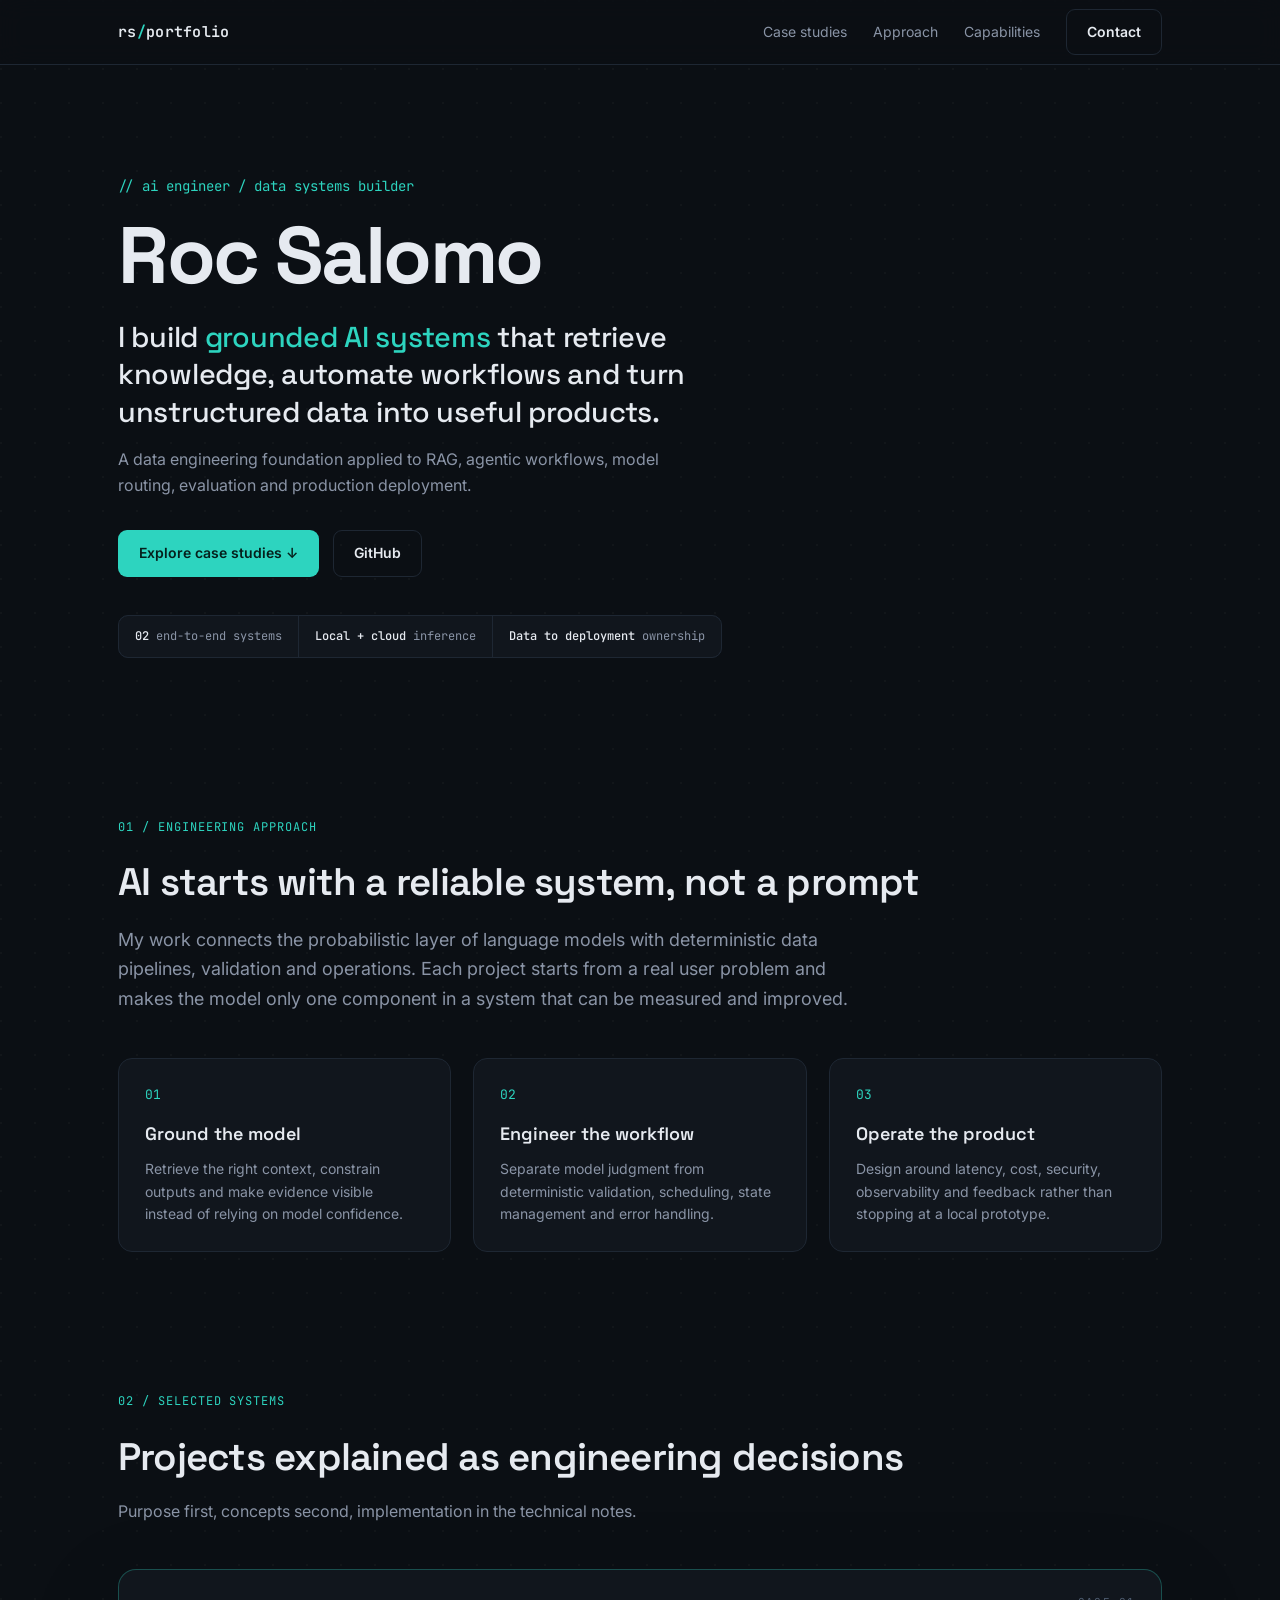
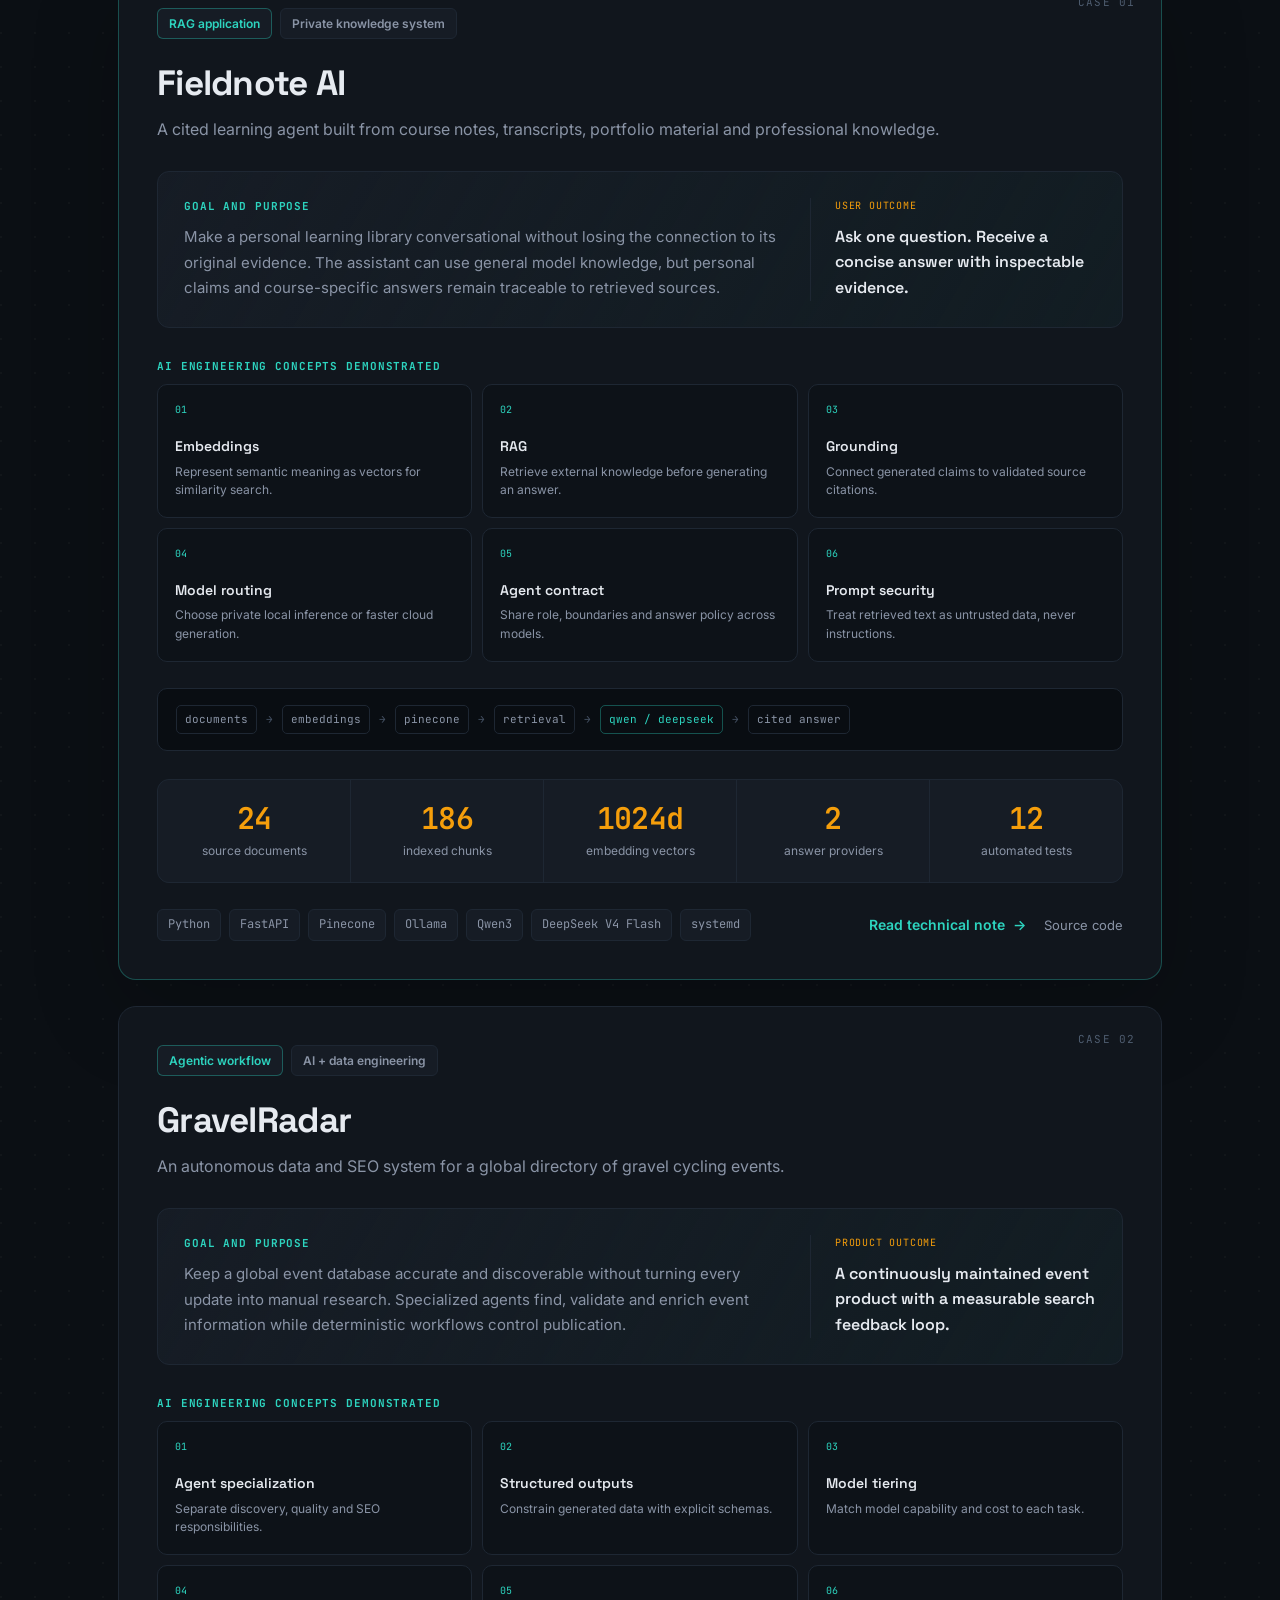
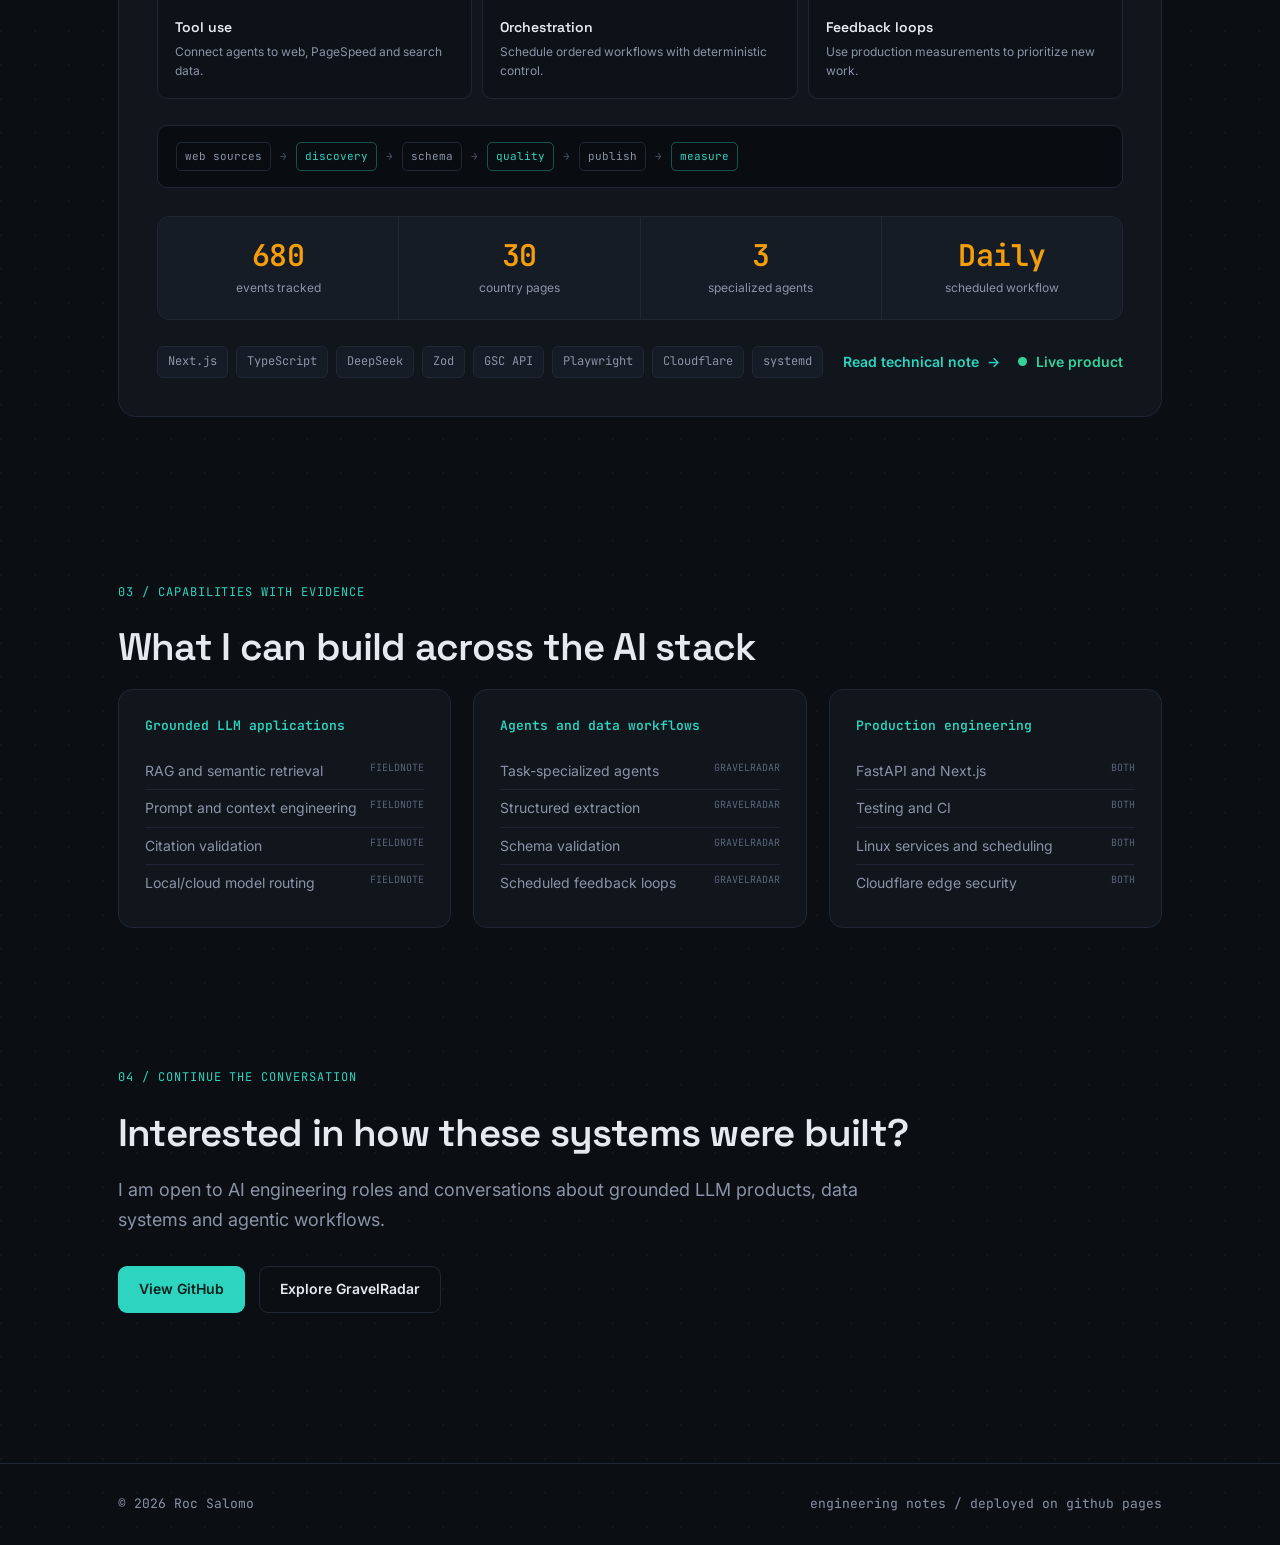
==== commit 88eba896: "feat: add AI engineering case studies" ====
--- a/index.html
+++ b/index.html
@@ -3,221 +3,149 @@
 <head>
   <meta charset="UTF-8" />
   <meta name="viewport" content="width=device-width, initial-scale=1.0" />
-  <title>Roc Salomo — AI Engineer</title>
-  <meta name="description" content="AI engineer building autonomous agents and data pipelines that ship to production. Python, SQL, ETL background — now LLMs, agents and search-driven growth." />
+  <title>Roc Salomo - AI Engineer</title>
+  <meta name="description" content="AI engineer building grounded LLM applications, autonomous workflows and production data systems. Explore the purpose, architecture and engineering decisions behind each project." />
   <link rel="preconnect" href="https://fonts.googleapis.com" />
   <link rel="preconnect" href="https://fonts.gstatic.com" crossorigin />
-  <link href="https://fonts.googleapis.com/css2?family=Inter:wght@400;500;600&family=JetBrains+Mono:wght@400;500;600&family=Space+Grotesk:wght@500;600;700&display=swap" rel="stylesheet" />
+  <link href="https://fonts.googleapis.com/css2?family=Inter:wght@400;500;600&amp;family=JetBrains+Mono:wght@400;500;600&amp;family=Space+Grotesk:wght@500;600;700&amp;display=swap" rel="stylesheet" />
   <link rel="stylesheet" href="styles.css" />
 </head>
 <body>
   <header class="nav">
     <div class="nav-inner container">
       <a href="#top" class="brand mono">rs<span class="accent">/</span>portfolio</a>
-      <nav class="nav-links">
-        <a href="#projects">Projects</a>
-        <a href="#about">About</a>
-        <a href="#skills">Skills</a>
+      <nav class="nav-links" aria-label="Main navigation">
+        <a href="#projects">Case studies</a>
+        <a href="#approach">Approach</a>
+        <a href="#capabilities">Capabilities</a>
         <a href="#contact" class="btn btn-ghost">Contact</a>
       </nav>
     </div>
   </header>
 
   <main id="top">
-    <!-- ============ HERO ============ -->
     <section class="hero container">
-      <p class="eyebrow mono reveal">// ai engineer</p>
+      <p class="eyebrow mono reveal">// ai engineer / data systems builder</p>
       <h1 class="reveal">Roc Salomo</h1>
-      <p class="hero-line reveal">I build autonomous <span class="accent">AI agents</span> and data pipelines that ship to production.</p>
-      <p class="hero-sub reveal">Python · SQL · ETL background — now applied to LLMs, agent orchestration and search-driven growth.</p>
+      <p class="hero-line reveal">I build <span class="accent">grounded AI systems</span> that retrieve knowledge, automate workflows and turn unstructured data into useful products.</p>
+      <p class="hero-sub reveal">A data engineering foundation applied to RAG, agentic workflows, model routing, evaluation and production deployment.</p>
       <div class="hero-cta reveal">
-        <a href="#projects" class="btn btn-primary">View projects ↓</a>
-        <a href="#" class="btn btn-ghost" target="_blank" rel="noopener">
-          <svg width="16" height="16" viewBox="0 0 16 16" fill="currentColor" aria-hidden="true"><path d="M8 0C3.58 0 0 3.58 0 8c0 3.54 2.29 6.53 5.47 7.59.4.07.55-.17.55-.38 0-.19-.01-.82-.01-1.49-2.01.37-2.53-.49-2.69-.94-.09-.23-.48-.94-.82-1.13-.28-.15-.68-.52-.01-.53.63-.01 1.08.58 1.23.82.72 1.21 1.87.87 2.33.66.07-.52.28-.87.51-1.07-1.78-.2-3.64-.89-3.64-3.95 0-.87.31-1.59.82-2.15-.08-.2-.36-1.02.08-2.12 0 0 .67-.21 2.2.82.64-.18 1.32-.27 2-.27s1.36.09 2 .27c1.53-1.04 2.2-.82 2.2-.82.44 1.1.16 1.92.08 2.12.51.56.82 1.27.82 2.15 0 3.07-1.87 3.75-3.65 3.95.29.25.54.73.54 1.48 0 1.07-.01 1.93-.01 2.2 0 .21.15.46.55.38A8.01 8.01 0 0 0 16 8c0-4.42-3.58-8-8-8z"/></svg>
-          GitHub
-        </a>
+        <a href="#projects" class="btn btn-primary">Explore case studies &darr;</a>
+        <a href="https://github.com/rocsalomo-dev" class="btn btn-ghost" target="_blank" rel="noopener">GitHub</a>
       </div>
-      <div class="hero-meta mono reveal">
-        <span class="dot live"></span> shipping production systems
+      <div class="hero-proof reveal" aria-label="Portfolio focus">
+        <span><b>02</b> end-to-end systems</span>
+        <span><b>Local + cloud</b> inference</span>
+        <span><b>Data to deployment</b> ownership</span>
       </div>
     </section>
 
-    <!-- ============ POSITIONING / ABOUT ============ -->
-    <section id="about" class="section container">
-      <h2 class="section-title reveal">From data engineering <span class="muted">to</span> AI agents</h2>
-      <p class="lede reveal">
-        I've spent my career building data pipelines, warehouses and automation. Now I'm applying that
-        foundation to <strong>autonomous LLM agents</strong> — systems that extract, validate, decide and
-        ship on their own, with real measurement and a closed feedback loop.
-      </p>
+    <section id="approach" class="section container">
+      <p class="section-kicker mono reveal">01 / engineering approach</p>
+      <h2 class="section-title reveal">AI starts with a reliable system, not a prompt</h2>
+      <p class="lede reveal">My work connects the probabilistic layer of language models with deterministic data pipelines, validation and operations. Each project starts from a real user problem and makes the model only one component in a system that can be measured and improved.</p>
       <div class="pillars">
-        <div class="pillar reveal">
-          <span class="pillar-num mono accent">01</span>
-          <h3>Agents &amp; orchestration</h3>
-          <p>Multi-agent systems with feedback loops, running autonomously on schedule.</p>
-        </div>
-        <div class="pillar reveal">
-          <span class="pillar-num mono accent">02</span>
-          <h3>Data pipelines</h3>
-          <p>Extraction → validation → structured output. Clean, schema-validated data at the core.</p>
-        </div>
-        <div class="pillar reveal">
-          <span class="pillar-num mono accent">03</span>
-          <h3>LLM in production</h3>
-          <p>Model tiering, cost control, API integration and measurement — not demos, but live systems.</p>
-        </div>
+        <div class="pillar reveal"><span class="pillar-num mono accent">01</span><h3>Ground the model</h3><p>Retrieve the right context, constrain outputs and make evidence visible instead of relying on model confidence.</p></div>
+        <div class="pillar reveal"><span class="pillar-num mono accent">02</span><h3>Engineer the workflow</h3><p>Separate model judgment from deterministic validation, scheduling, state management and error handling.</p></div>
+        <div class="pillar reveal"><span class="pillar-num mono accent">03</span><h3>Operate the product</h3><p>Design around latency, cost, security, observability and feedback rather than stopping at a local prototype.</p></div>
       </div>
     </section>
 
-    <!-- ============ PROJECTS ============ -->
     <section id="projects" class="section container">
-      <h2 class="section-title reveal">Projects</h2>
-      <p class="section-sub reveal">Real systems, real metrics, real trade-offs.</p>
+      <p class="section-kicker mono reveal">02 / selected systems</p>
+      <h2 class="section-title reveal">Projects explained as engineering decisions</h2>
+      <p class="section-sub reveal">Purpose first, concepts second, implementation in the technical notes.</p>
 
-      <!-- ---- GravelRadar case study ---- -->
-      <article class="project reveal">
+      <article class="project project-featured reveal">
+        <div class="project-index mono">CASE 01</div>
         <div class="project-head">
-          <div class="project-tags">
-            <span class="tag tag-accent">AI agent / workflow</span>
-            <span class="tag">AI + data engineering</span>
-          </div>
-          <h3 class="project-title">GravelRadar</h3>
-          <p class="project-subtitle">Autonomous multi-agent platform for gravel cycling events</p>
+          <div class="project-tags"><span class="tag tag-accent">RAG application</span><span class="tag">Private knowledge system</span></div>
+          <h3 class="project-title">Fieldnote AI</h3>
+          <p class="project-subtitle">A cited learning agent built from course notes, transcripts, portfolio material and professional knowledge.</p>
         </div>
-
-        <div class="project-body">
-          <div class="project-copy">
-            <h4>The problem</h4>
-            <p>
-              A global directory of gravel races needs <em>fresh, accurate event data</em> and
-              <em>organic traffic</em> — two things that don't scale manually.
-            </p>
-
-            <h4>The system</h4>
-            <p>
-              Three autonomous LLM agents — <strong>discovery</strong>, <strong>quality</strong> and
-              <strong>SEO</strong> — run daily on a schedule, coordinated by a promoter. They discover
-              events from the web, validate them against schemas, author SEO content, and measure the
-              results through a closed feedback loop.
-            </p>
-
-            <h4>The loop</h4>
-            <p class="mono loop-line">measure → prioritize → act → verify → update</p>
-          </div>
-
-          <div class="project-visual">
-            <div class="diagram" aria-label="GravelRadar agent architecture">
-              <div class="d-node">web sources</div>
-              <span class="d-arrow">→</span>
-              <div class="d-node d-agent">discovery</div>
-              <span class="d-arrow">→</span>
-              <div class="d-node">JSON</div>
-              <span class="d-arrow">→</span>
-              <div class="d-node d-agent">quality</div>
-              <span class="d-arrow">→</span>
-              <div class="d-node">build</div>
-              <span class="d-arrow">→</span>
-              <div class="d-node">production</div>
-              <span class="d-arrow">→</span>
-              <div class="d-node d-agent">search console</div>
-              <div class="d-loop mono">⤴ feedback</div>
-            </div>
-
-            <div class="terminal mono" aria-label="cron schedule">
-              <div class="term-bar"><span></span><span></span><span></span><span class="term-title">crontab -l</span></div>
-              <div class="term-body">
-                <div><span class="term-c">0 10 * * *</span> quality agent <span class="muted">· flash</span></div>
-                <div><span class="term-c">0 12 * * *</span> discovery agent <span class="muted">· flash</span></div>
-                <div><span class="term-c">0 13 * * *</span> seo agent <span class="muted">· pro</span></div>
-                <div><span class="term-c">0 14 * * *</span> promoter <span class="muted">· no LLM</span></div>
-              </div>
-            </div>
+        <div class="project-purpose">
+          <div><h4>Goal and purpose</h4><p>Make a personal learning library conversational without losing the connection to its original evidence. The assistant can use general model knowledge, but personal claims and course-specific answers remain traceable to retrieved sources.</p></div>
+          <div class="purpose-outcome"><span class="mono">USER OUTCOME</span><strong>Ask one question. Receive a concise answer with inspectable evidence.</strong></div>
+        </div>
+        <div class="concept-block">
+          <h4>AI engineering concepts demonstrated</h4>
+          <div class="concept-grid">
+            <div class="concept"><span>01</span><strong>Embeddings</strong><p>Represent semantic meaning as vectors for similarity search.</p></div>
+            <div class="concept"><span>02</span><strong>RAG</strong><p>Retrieve external knowledge before generating an answer.</p></div>
+            <div class="concept"><span>03</span><strong>Grounding</strong><p>Connect generated claims to validated source citations.</p></div>
+            <div class="concept"><span>04</span><strong>Model routing</strong><p>Choose private local inference or faster cloud generation.</p></div>
+            <div class="concept"><span>05</span><strong>Agent contract</strong><p>Share role, boundaries and answer policy across models.</p></div>
+            <div class="concept"><span>06</span><strong>Prompt security</strong><p>Treat retrieved text as untrusted data, never instructions.</p></div>
           </div>
         </div>
+        <div class="system-strip mono" aria-label="Fieldnote AI architecture"><span>documents</span><i>&rarr;</i><span>embeddings</span><i>&rarr;</i><span>pinecone</span><i>&rarr;</i><span>retrieval</span><i>&rarr;</i><span class="active">qwen / deepseek</span><i>&rarr;</i><span>cited answer</span></div>
+        <div class="project-metrics project-metrics-five">
+          <div class="metric"><span class="metric-num mono">24</span><span class="metric-label">source documents</span></div>
+          <div class="metric"><span class="metric-num mono">186</span><span class="metric-label">indexed chunks</span></div>
+          <div class="metric"><span class="metric-num mono">1024d</span><span class="metric-label">embedding vectors</span></div>
+          <div class="metric"><span class="metric-num mono">2</span><span class="metric-label">answer providers</span></div>
+          <div class="metric"><span class="metric-num mono">12</span><span class="metric-label">automated tests</span></div>
+        </div>
+        <div class="project-foot">
+          <div class="stack"><span class="stack-chip">Python</span><span class="stack-chip">FastAPI</span><span class="stack-chip">Pinecone</span><span class="stack-chip">Ollama</span><span class="stack-chip">Qwen3</span><span class="stack-chip">DeepSeek V4 Flash</span><span class="stack-chip">systemd</span></div>
+          <div class="project-actions"><a href="projects/fieldnote-ai/" class="case-link">Read technical note <span>&rarr;</span></a><a href="https://github.com/rocsalomo-dev/personal-ai-rag" class="repo-link" target="_blank" rel="noopener">Source code</a></div>
+        </div>
+      </article>
 
+      <article class="project reveal">
+        <div class="project-index mono">CASE 02</div>
+        <div class="project-head">
+          <div class="project-tags"><span class="tag tag-accent">Agentic workflow</span><span class="tag">AI + data engineering</span></div>
+          <h3 class="project-title">GravelRadar</h3>
+          <p class="project-subtitle">An autonomous data and SEO system for a global directory of gravel cycling events.</p>
+        </div>
+        <div class="project-purpose">
+          <div><h4>Goal and purpose</h4><p>Keep a global event database accurate and discoverable without turning every update into manual research. Specialized agents find, validate and enrich event information while deterministic workflows control publication.</p></div>
+          <div class="purpose-outcome"><span class="mono">PRODUCT OUTCOME</span><strong>A continuously maintained event product with a measurable search feedback loop.</strong></div>
+        </div>
+        <div class="concept-block">
+          <h4>AI engineering concepts demonstrated</h4>
+          <div class="concept-grid">
+            <div class="concept"><span>01</span><strong>Agent specialization</strong><p>Separate discovery, quality and SEO responsibilities.</p></div>
+            <div class="concept"><span>02</span><strong>Structured outputs</strong><p>Constrain generated data with explicit schemas.</p></div>
+            <div class="concept"><span>03</span><strong>Model tiering</strong><p>Match model capability and cost to each task.</p></div>
+            <div class="concept"><span>04</span><strong>Tool use</strong><p>Connect agents to web, PageSpeed and search data.</p></div>
+            <div class="concept"><span>05</span><strong>Orchestration</strong><p>Schedule ordered workflows with deterministic control.</p></div>
+            <div class="concept"><span>06</span><strong>Feedback loops</strong><p>Use production measurements to prioritize new work.</p></div>
+          </div>
+        </div>
+        <div class="system-strip mono" aria-label="GravelRadar architecture"><span>web sources</span><i>&rarr;</i><span class="active">discovery</span><i>&rarr;</i><span>schema</span><i>&rarr;</i><span class="active">quality</span><i>&rarr;</i><span>publish</span><i>&rarr;</i><span class="active">measure</span></div>
         <div class="project-metrics">
           <div class="metric"><span class="metric-num mono">680</span><span class="metric-label">events tracked</span></div>
           <div class="metric"><span class="metric-num mono">30</span><span class="metric-label">country pages</span></div>
-          <div class="metric"><span class="metric-num mono">3</span><span class="metric-label">autonomous agents</span></div>
-          <div class="metric"><span class="metric-num mono">100<span class="muted">/day</span></span><span class="metric-label">visits target</span></div>
+          <div class="metric"><span class="metric-num mono">3</span><span class="metric-label">specialized agents</span></div>
+          <div class="metric"><span class="metric-num mono">Daily</span><span class="metric-label">scheduled workflow</span></div>
         </div>
-
         <div class="project-foot">
-          <div class="stack">
-            <span class="stack-chip">Next.js</span><span class="stack-chip">TypeScript</span><span class="stack-chip">Tailwind</span>
-            <span class="stack-chip">DeepSeek</span><span class="stack-chip">GSC API</span><span class="stack-chip">PageSpeed API</span>
-            <span class="stack-chip">Zod</span><span class="stack-chip">Playwright</span><span class="stack-chip">systemd</span>
-          </div>
-          <div class="project-links">
-            <a href="https://thegravelradar.com" class="live-link" target="_blank" rel="noopener"><span class="dot live"></span> LIVE — thegravelradar.com</a>
-          </div>
+          <div class="stack"><span class="stack-chip">Next.js</span><span class="stack-chip">TypeScript</span><span class="stack-chip">DeepSeek</span><span class="stack-chip">Zod</span><span class="stack-chip">GSC API</span><span class="stack-chip">Playwright</span><span class="stack-chip">Cloudflare</span><span class="stack-chip">systemd</span></div>
+          <div class="project-actions"><a href="projects/gravelradar/" class="case-link">Read technical note <span>&rarr;</span></a><a href="https://thegravelradar.com" class="live-link" target="_blank" rel="noopener"><span class="dot live"></span> Live product</a></div>
         </div>
       </article>
+    </section>
 
-      <!-- ---- placeholder for future projects ---- -->
-      <div class="project-soon reveal">
-        <p class="mono muted">// more coming — rag application · bike catalog data pipeline</p>
+    <section id="capabilities" class="section container">
+      <p class="section-kicker mono reveal">03 / capabilities with evidence</p>
+      <h2 class="section-title reveal">What I can build across the AI stack</h2>
+      <div class="skill-groups">
+        <div class="skill-group reveal"><h3 class="skill-title mono accent">Grounded LLM applications</h3><ul class="skill-list"><li>RAG and semantic retrieval <small>Fieldnote</small></li><li>Prompt and context engineering <small>Fieldnote</small></li><li>Citation validation <small>Fieldnote</small></li><li>Local/cloud model routing <small>Fieldnote</small></li></ul></div>
+        <div class="skill-group reveal"><h3 class="skill-title mono accent">Agents and data workflows</h3><ul class="skill-list"><li>Task-specialized agents <small>GravelRadar</small></li><li>Structured extraction <small>GravelRadar</small></li><li>Schema validation <small>GravelRadar</small></li><li>Scheduled feedback loops <small>GravelRadar</small></li></ul></div>
+        <div class="skill-group reveal"><h3 class="skill-title mono accent">Production engineering</h3><ul class="skill-list"><li>FastAPI and Next.js <small>Both</small></li><li>Testing and CI <small>Both</small></li><li>Linux services and scheduling <small>Both</small></li><li>Cloudflare edge security <small>Both</small></li></ul></div>
       </div>
     </section>
 
-    <!-- ============ SKILLS ============ -->
-    <section id="skills" class="section container">
-      <h2 class="section-title reveal">Skills</h2>
-      <div class="skill-groups">
-        <div class="skill-group reveal">
-          <h3 class="skill-title mono accent">LLM &amp; agents</h3>
-          <ul class="skill-list">
-            <li>Multi-agent orchestration</li>
-            <li>Prompt engineering</li>
-            <li>Feedback loops</li>
-            <li>Model tiering &amp; cost control</li>
-            <li>LLM APIs (DeepSeek, OpenAI)</li>
-          </ul>
-        </div>
-        <div class="skill-group reveal">
-          <h3 class="skill-title mono accent">Data engineering</h3>
-          <ul class="skill-list">
-            <li>Python</li>
-            <li>SQL &amp; data warehousing</li>
-            <li>ETL pipelines</li>
-            <li>Schema validation (Zod)</li>
-            <li>Web scraping / extraction</li>
-          </ul>
-        </div>
-        <div class="skill-group reveal">
-          <h3 class="skill-title mono accent">Web &amp; automation</h3>
-          <ul class="skill-list">
-            <li>Next.js · TypeScript</li>
-            <li>Tailwind CSS</li>
-            <li>REST API integration</li>
-            <li>RPA &amp; scheduling</li>
-            <li>systemd · cron</li>
-          </ul>
-        </div>
-      </div>
-    </section>
-
-    <!-- ============ CONTACT ============ -->
-    <section id="contact" class="section container">
-      <h2 class="section-title reveal">Get in touch</h2>
-      <p class="lede reveal">
-        I'm open to AI engineering roles and interesting projects.
-        <a href="mailto:hello@example.com" class="accent">hello@example.com</a>
-      </p>
-      <div class="hero-cta reveal">
-        <a href="#" class="btn btn-primary" target="_blank" rel="noopener">GitHub</a>
-        <a href="#" class="btn btn-ghost" target="_blank" rel="noopener">LinkedIn</a>
-      </div>
+    <section id="contact" class="section container contact-section">
+      <p class="section-kicker mono reveal">04 / continue the conversation</p>
+      <h2 class="section-title reveal">Interested in how these systems were built?</h2>
+      <p class="lede reveal">I am open to AI engineering roles and conversations about grounded LLM products, data systems and agentic workflows.</p>
+      <div class="hero-cta reveal"><a href="https://github.com/rocsalomo-dev" class="btn btn-primary" target="_blank" rel="noopener">View GitHub</a><a href="https://thegravelradar.com" class="btn btn-ghost" target="_blank" rel="noopener">Explore GravelRadar</a></div>
     </section>
   </main>
-
-  <footer class="footer">
-    <div class="container footer-inner">
-      <span class="mono muted">© 2026 Roc Salomo</span>
-      <span class="mono muted">built with plain html/css — deployed on github pages</span>
-    </div>
-  </footer>
-
+  <footer class="footer"><div class="container footer-inner"><span class="mono muted">&copy; 2026 Roc Salomo</span><span class="mono muted">engineering notes / deployed on github pages</span></div></footer>
   <script src="script.js"></script>
 </body>
 </html>
--- a/styles.css
+++ b/styles.css
@@ -88,7 +88,7 @@
 .btn-ghost:hover { border-color: var(--muted); }
 
 /* ---------- hero ---------- */
-.hero { padding: 110px 0 90px; }
+.hero { padding: 110px 28px 90px; }
 .eyebrow { font-size: 14px; color: var(--accent); margin-bottom: 18px; }
 .hero h1 {
   font-family: var(--font-display);
@@ -110,6 +110,14 @@
 .hero-sub { color: var(--muted); max-width: 560px; margin-top: 16px; font-size: 16px; }
 .hero-cta { display: flex; gap: 14px; margin-top: 32px; flex-wrap: wrap; }
 .hero-meta { margin-top: 30px; font-size: 13px; color: var(--muted); display: flex; align-items: center; gap: 9px; }
+.hero-proof {
+  display: flex; flex-wrap: wrap; gap: 1px;
+  width: fit-content; margin-top: 38px;
+  overflow: hidden; border: 1px solid var(--border); border-radius: 10px;
+  background: var(--border);
+}
+.hero-proof span { padding: 11px 16px; color: var(--muted); background: var(--surface); font-family: var(--font-mono); font-size: 12px; }
+.hero-proof b { color: var(--text); font-weight: 500; }
 
 /* live dot */
 .dot { display: inline-block; width: 9px; height: 9px; border-radius: 50%; }
@@ -125,7 +133,8 @@
 }
 
 /* ---------- sections ---------- */
-.section { padding: 70px 0; }
+.section { padding: 70px 28px; }
+.section-kicker { margin-bottom: 14px; color: var(--accent); font-size: 12px; letter-spacing: .08em; text-transform: uppercase; }
 .section-title {
   font-family: var(--font-display);
   font-size: clamp(1.7rem, 4vw, 2.4rem);
@@ -151,6 +160,7 @@
 
 /* ---------- project (case study) ---------- */
 .project {
+  position: relative;
   background: var(--surface);
   border: 1px solid var(--border);
   border-radius: 18px;
@@ -158,6 +168,8 @@
   margin-bottom: 26px;
   overflow: hidden;
 }
+.project-featured { border-color: rgba(45,212,191,.3); box-shadow: 0 30px 90px rgba(0,0,0,.2); }
+.project-index { position: absolute; top: 24px; right: 26px; color: #4f5d70; font-size: 11px; letter-spacing: .1em; }
 .project-head { margin-bottom: 28px; }
 .project-tags { display: flex; gap: 8px; margin-bottom: 16px; flex-wrap: wrap; }
 .tag {
@@ -169,6 +181,36 @@
 .tag-accent { color: var(--accent); border-color: rgba(45,212,191,0.35); }
 .project-title { font-family: var(--font-display); font-size: clamp(1.6rem, 4vw, 2.2rem); font-weight: 700; letter-spacing: -0.02em; }
 .project-subtitle { color: var(--muted); font-size: 16px; margin-top: 6px; }
+
+.project-purpose {
+  display: grid; grid-template-columns: 1.35fr .65fr; gap: 32px;
+  padding: 26px; border: 1px solid var(--border); border-radius: 12px;
+  background: linear-gradient(120deg, var(--surface-2), rgba(45,212,191,.035));
+}
+.project-purpose h4, .concept-block > h4 {
+  margin-bottom: 9px; color: var(--accent); font-family: var(--font-mono);
+  font-size: 11px; letter-spacing: .08em; text-transform: uppercase;
+}
+.project-purpose p { color: var(--muted); font-size: 15px; line-height: 1.7; }
+.purpose-outcome { padding-left: 24px; border-left: 1px solid var(--border); }
+.purpose-outcome span { display: block; margin-bottom: 10px; color: var(--metric); font-size: 10px; letter-spacing: .08em; }
+.purpose-outcome strong { font-family: var(--font-display); font-size: 16px; line-height: 1.5; }
+
+.concept-block { margin-top: 30px; }
+.concept-grid { display: grid; grid-template-columns: repeat(3, 1fr); gap: 10px; }
+.concept { min-height: 130px; padding: 17px; border: 1px solid var(--border); border-radius: 10px; background: #0d1218; }
+.concept > span { display: block; margin-bottom: 17px; color: var(--accent); font-family: var(--font-mono); font-size: 10px; }
+.concept strong { display: block; margin-bottom: 5px; font-family: var(--font-display); font-size: 14px; }
+.concept p { color: var(--muted); font-size: 12px; line-height: 1.55; }
+
+.system-strip {
+  display: flex; align-items: center; gap: 9px; margin-top: 26px; padding: 16px 18px;
+  overflow-x: auto; border: 1px solid var(--border); border-radius: 10px; color: var(--muted);
+  background: #090d12; font-size: 11px; white-space: nowrap;
+}
+.system-strip span { padding: 5px 8px; border: 1px solid var(--border); border-radius: 5px; }
+.system-strip span.active { color: var(--accent); border-color: rgba(45,212,191,.35); }
+.system-strip i { color: #455164; font-style: normal; }
 
 .project-body { display: grid; grid-template-columns: 1fr 1fr; gap: 36px; align-items: start; }
 .project-copy h4 {
@@ -226,6 +268,7 @@
   background: var(--border); border: 1px solid var(--border);
   border-radius: 12px; overflow: hidden; margin-top: 28px;
 }
+.project-metrics-five { grid-template-columns: repeat(5, 1fr); }
 .metric { background: var(--surface-2); padding: 22px 20px; text-align: center; }
 .metric-num {
   display: block; font-size: 30px; font-weight: 600; color: var(--metric);
@@ -246,6 +289,12 @@
 }
 .live-link { font-size: 14px; font-weight: 600; color: var(--live); display: inline-flex; align-items: center; gap: 9px; }
 .live-link:hover { text-decoration: underline; }
+.project-actions { display: flex; flex-wrap: wrap; align-items: center; gap: 18px; }
+.case-link { color: var(--accent); font-size: 14px; font-weight: 600; }
+.case-link span { display: inline-block; margin-left: 4px; transition: transform .2s; }
+.case-link:hover span { transform: translateX(4px); }
+.repo-link { color: var(--muted); font-size: 13px; }
+.repo-link:hover { color: var(--text); }
 
 .project-soon { text-align: center; padding: 16px 0 6px; font-size: 13px; }
 
@@ -262,6 +311,83 @@
   border-bottom: 1px solid var(--border);
 }
 .skill-list li:last-child { border-bottom: none; }
+.skill-list li { display: flex; justify-content: space-between; gap: 12px; }
+.skill-list small { color: #596578; font-family: var(--font-mono); font-size: 10px; text-transform: uppercase; }
+.contact-section { padding-bottom: 110px; }
+
+/* ---------- engineering notes ---------- */
+.article-hero { padding-top: 88px; padding-bottom: 70px; border-bottom: 1px solid var(--border); }
+.back-link { display: inline-block; margin-bottom: 50px; color: var(--muted); font-size: 12px; }
+.back-link:hover { color: var(--accent); }
+.article-hero h1 {
+  max-width: 900px; margin-top: 24px; font-family: var(--font-display);
+  font-size: clamp(2.6rem, 6vw, 5rem); font-weight: 600; letter-spacing: -.045em; line-height: 1.02;
+}
+.article-deck { max-width: 760px; margin-top: 25px; color: var(--muted); font-size: 19px; line-height: 1.65; }
+.article-meta { display: flex; flex-wrap: wrap; gap: 10px 24px; margin-top: 42px; color: #617084; font-size: 11px; letter-spacing: .06em; }
+.article-meta span:first-child { color: var(--accent); }
+
+.article-layout { display: grid; grid-template-columns: 180px minmax(0, 760px); justify-content: space-between; gap: 70px; padding-top: 70px; }
+.article-toc { position: sticky; top: 100px; align-self: start; display: grid; gap: 8px; padding-left: 16px; border-left: 1px solid var(--border); }
+.article-toc p { margin-bottom: 8px; color: #556174; font-size: 10px; letter-spacing: .08em; }
+.article-toc a { color: var(--muted); font-size: 12px; transition: color .2s, transform .2s; }
+.article-toc a:hover { color: var(--accent); transform: translateX(3px); }
+.article-body { min-width: 0; }
+.article-section { position: relative; padding: 0 0 78px 54px; scroll-margin-top: 100px; }
+.article-section + .article-section { padding-top: 72px; border-top: 1px solid var(--border); }
+.article-num { position: absolute; top: 5px; left: 0; color: var(--accent); font-size: 11px; }
+.article-section + .article-section .article-num { top: 77px; }
+.article-section h2 { margin-bottom: 22px; font-family: var(--font-display); font-size: clamp(1.65rem, 3vw, 2.25rem); letter-spacing: -.025em; }
+.article-section > p { margin-top: 18px; color: #a5afbd; font-size: 16px; line-height: 1.8; }
+.article-section code { padding: 2px 6px; border: 1px solid var(--border); border-radius: 4px; color: var(--accent); background: var(--surface-2); font-family: var(--font-mono); font-size: .85em; }
+
+.callout { margin-top: 28px; padding: 22px 24px; border-left: 2px solid var(--metric); background: rgba(245,158,11,.045); }
+.callout span { display: block; margin-bottom: 10px; color: var(--metric); font-size: 10px; letter-spacing: .08em; }
+.callout strong { display: block; font-family: var(--font-display); font-size: 18px; line-height: 1.55; }
+
+.decision-grid { display: grid; grid-template-columns: 1fr 1fr; gap: 10px; }
+.decision-grid > div { padding: 20px; border: 1px solid var(--border); border-radius: 9px; background: var(--surface); }
+.decision-grid h3 { margin-bottom: 8px; font-family: var(--font-display); font-size: 15px; }
+.decision-grid p { color: var(--muted); font-size: 13px; line-height: 1.65; }
+
+.architecture-flow { display: grid; gap: 7px; padding: 24px; border: 1px solid var(--border); border-radius: 12px; background: #090d12; }
+.architecture-flow > div { display: grid; grid-template-columns: 86px 1fr; gap: 14px; align-items: center; padding: 13px 15px; border: 1px solid var(--border); border-radius: 7px; background: var(--surface); }
+.architecture-flow > div.flow-active { border-color: rgba(45,212,191,.45); background: rgba(45,212,191,.055); }
+.architecture-flow small { color: var(--accent); font-size: 9px; letter-spacing: .08em; }
+.architecture-flow strong { font-size: 12px; font-weight: 500; }
+.architecture-flow > i { color: #425065; font-style: normal; line-height: 1; text-align: center; }
+
+.fact-row { display: grid; grid-template-columns: repeat(4, 1fr); margin-top: 28px; overflow: hidden; border: 1px solid var(--border); border-radius: 10px; }
+.fact-row > div { padding: 17px 10px; text-align: center; background: var(--surface); }
+.fact-row > div + div { border-left: 1px solid var(--border); }
+.fact-row b { display: block; color: var(--metric); font-family: var(--font-mono); font-size: 18px; }
+.fact-row span { display: block; margin-top: 4px; color: var(--muted); font-size: 10px; }
+
+.comparison { display: grid; grid-template-columns: 1fr 1fr; gap: 10px; margin-top: 26px; }
+.comparison > div { padding: 22px; border: 1px solid var(--border); border-radius: 10px; background: var(--surface); }
+.comparison span { color: var(--accent); font-size: 10px; }
+.comparison h3 { margin: 14px 0 8px; font-family: var(--font-display); font-size: 17px; }
+.comparison p { color: var(--muted); font-size: 13px; line-height: 1.65; }
+.measurement-note { color: #5d6878 !important; font-family: var(--font-mono); font-size: 10px !important; }
+
+.article-list { display: grid; gap: 1px; margin-top: 24px; overflow: hidden; border: 1px solid var(--border); border-radius: 10px; background: var(--border); list-style: none; }
+.article-list li { padding: 15px 18px; color: var(--muted); background: var(--surface); font-size: 14px; }
+.tradeoff-table { display: grid; margin-top: 24px; overflow: hidden; border: 1px solid var(--border); border-radius: 10px; }
+.tradeoff-table > div { display: grid; grid-template-columns: .8fr 1fr 1fr; }
+.tradeoff-table > div > * { padding: 13px 15px; border-bottom: 1px solid var(--border); color: var(--muted); font-size: 12px; }
+.tradeoff-table > div > * + * { border-left: 1px solid var(--border); }
+.tradeoff-table > div:first-child > * { color: var(--text); background: var(--surface-2); font-family: var(--font-mono); font-size: 10px; letter-spacing: .06em; }
+.tradeoff-table > div:last-child > * { border-bottom: 0; }
+
+.agent-list { display: grid; grid-template-columns: 1fr 1fr; gap: 10px; }
+.agent-list > div { padding: 20px; border: 1px solid var(--border); border-radius: 10px; background: var(--surface); }
+.agent-list span { color: var(--accent); font-size: 9px; letter-spacing: .08em; }
+.agent-list h3 { margin: 14px 0 7px; font-family: var(--font-display); font-size: 17px; }
+.agent-list p { color: var(--muted); font-size: 13px; line-height: 1.6; }
+.loop-visual { display: flex; align-items: center; justify-content: space-between; gap: 8px; margin-top: 28px; padding: 18px; overflow-x: auto; border: 1px solid rgba(45,212,191,.25); border-radius: 10px; color: var(--accent); background: rgba(45,212,191,.04); font-size: 10px; white-space: nowrap; }
+.loop-visual i { color: #526073; font-style: normal; }
+.article-cta { margin-top: 32px; padding: 24px; border: 1px solid rgba(45,212,191,.25); border-radius: 12px; background: linear-gradient(120deg, var(--surface), rgba(45,212,191,.06)); }
+.article-cta p { margin-bottom: 18px; color: var(--text); font-family: var(--font-display); font-size: 18px; }
 
 /* ---------- footer ---------- */
 .footer { border-top: 1px solid var(--border); padding: 30px 0; margin-top: 40px; }
@@ -272,9 +398,33 @@
   .project-body { grid-template-columns: 1fr; }
   .pillars, .skill-groups { grid-template-columns: 1fr; }
   .project-metrics { grid-template-columns: repeat(2, 1fr); }
+  .project-metrics-five { grid-template-columns: repeat(2, 1fr); }
+  .project-purpose { grid-template-columns: 1fr; }
+  .purpose-outcome { padding: 20px 0 0; border-top: 1px solid var(--border); border-left: 0; }
+  .concept-grid { grid-template-columns: 1fr 1fr; }
+  .article-layout { grid-template-columns: 1fr; }
+  .article-toc { display: none; }
   .nav-links a:not(.btn) { display: none; }
 }
 @media (max-width: 480px) {
   .project { padding: 24px; }
+  .project-index { position: static; margin-bottom: 18px; }
+  .concept-grid, .decision-grid, .comparison, .agent-list { grid-template-columns: 1fr; }
+  .hero-proof { display: grid; width: 100%; }
+  .hero-proof span { width: 100%; }
+  .article-hero { padding-top: 50px; }
+  .article-layout { padding-inline: 20px; }
+  .article-section, .article-section + .article-section { padding-left: 0; }
+  .article-num, .article-section + .article-section .article-num { position: static; display: block; margin-bottom: 10px; }
+  .fact-row { grid-template-columns: repeat(2, 1fr); }
+  .fact-row > div:nth-child(3) { border-left: 0; border-top: 1px solid var(--border); }
+  .fact-row > div:nth-child(4) { border-top: 1px solid var(--border); }
+  .tradeoff-table { gap: 10px; overflow: visible; border: 0; }
+  .tradeoff-table > div { grid-template-columns: 1fr; overflow: hidden; border: 1px solid var(--border); border-radius: 8px; }
+  .tradeoff-table > div:first-child { display: none; }
+  .tradeoff-table > div > * { border-bottom: 1px solid var(--border); }
+  .tradeoff-table > div > * + * { border-left: 0; }
+  .tradeoff-table > div > *:first-child { color: var(--text); background: var(--surface-2); font-weight: 600; }
+  .architecture-flow > div { grid-template-columns: 1fr; gap: 5px; }
   .metric-num { font-size: 24px; }
 }
